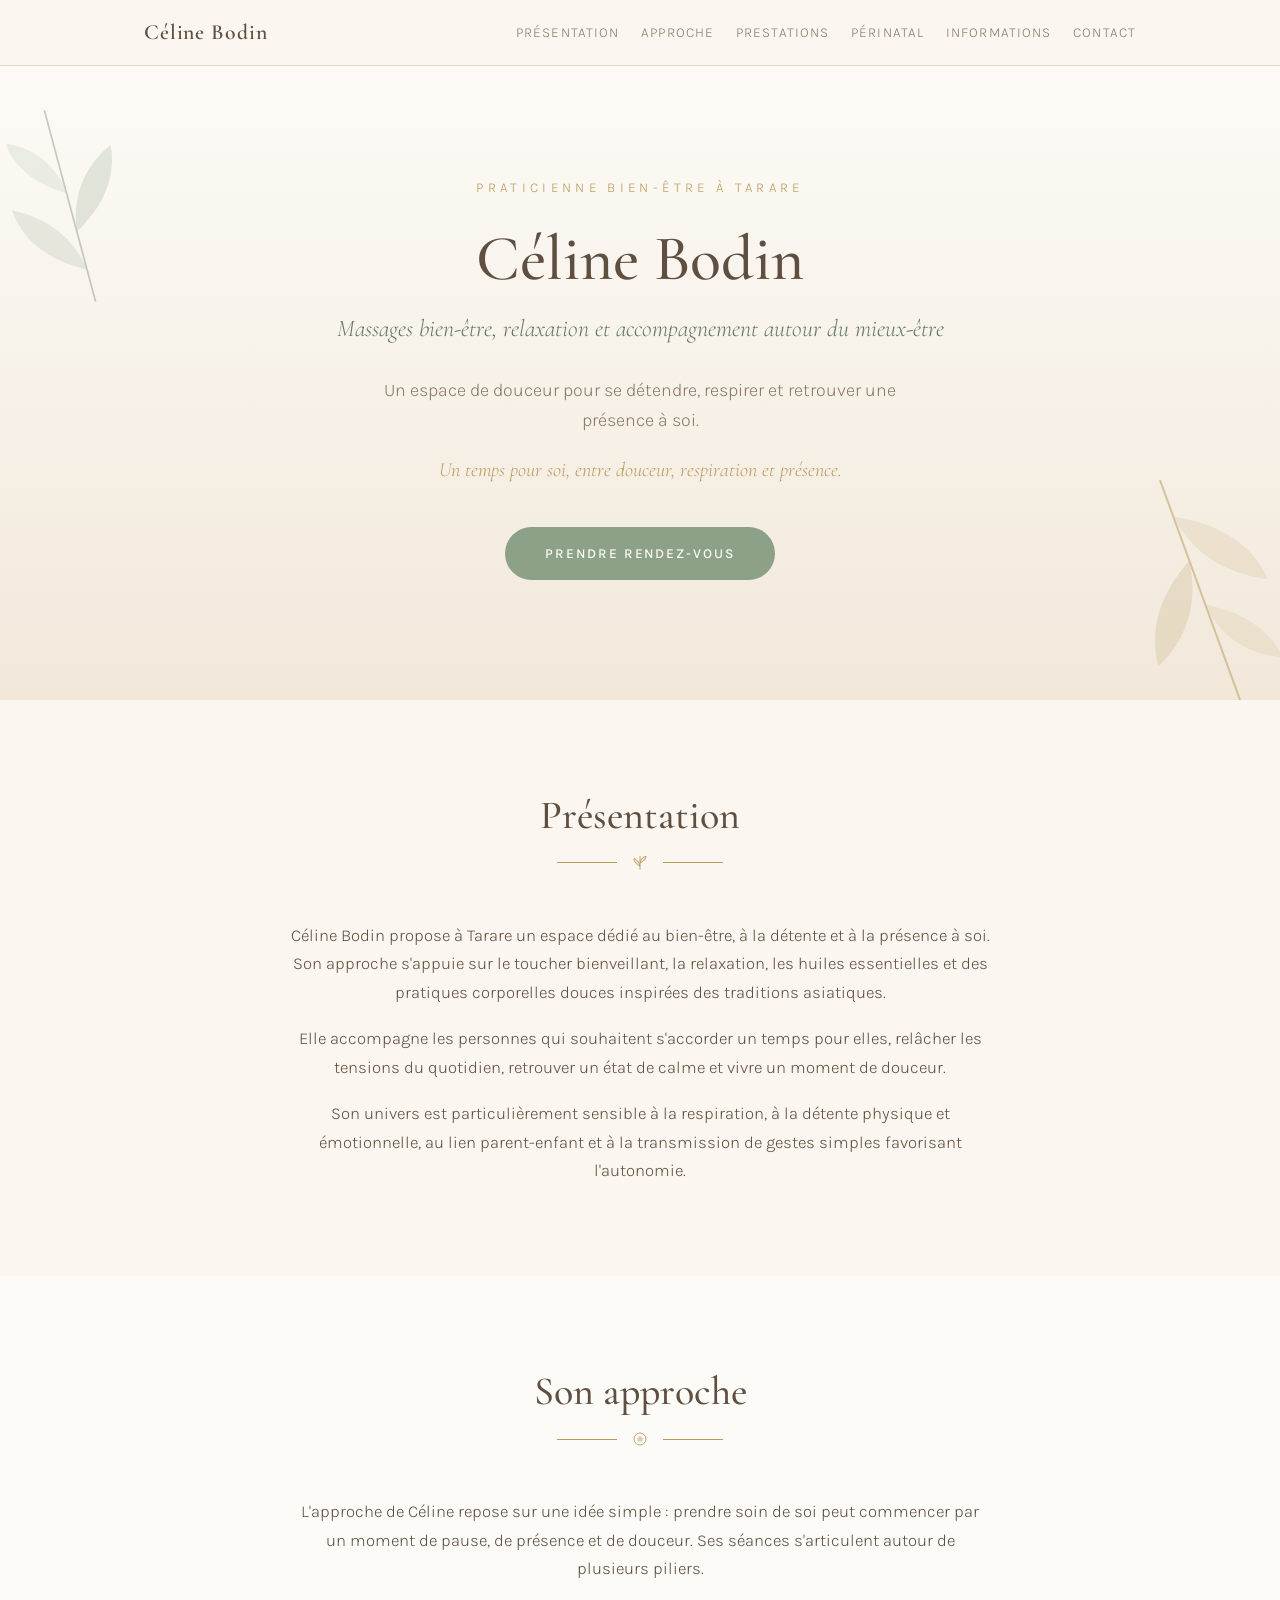
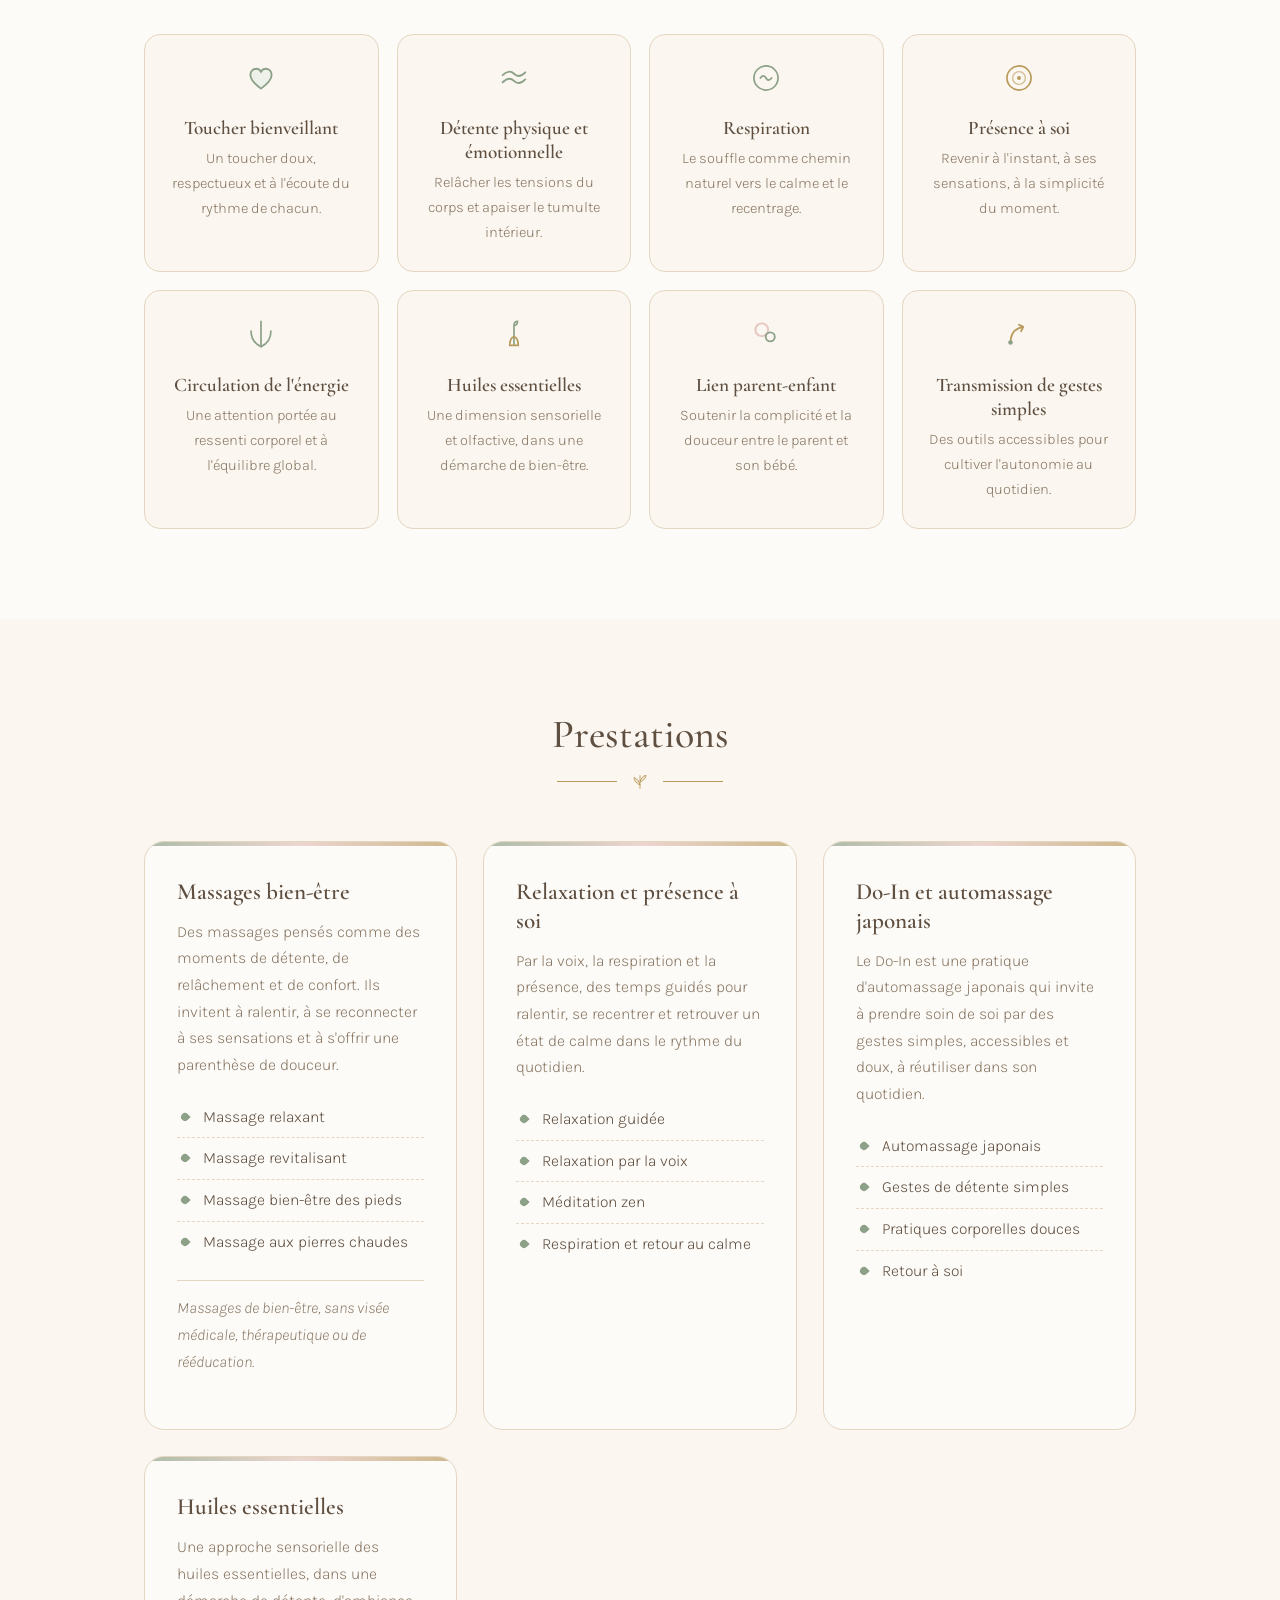
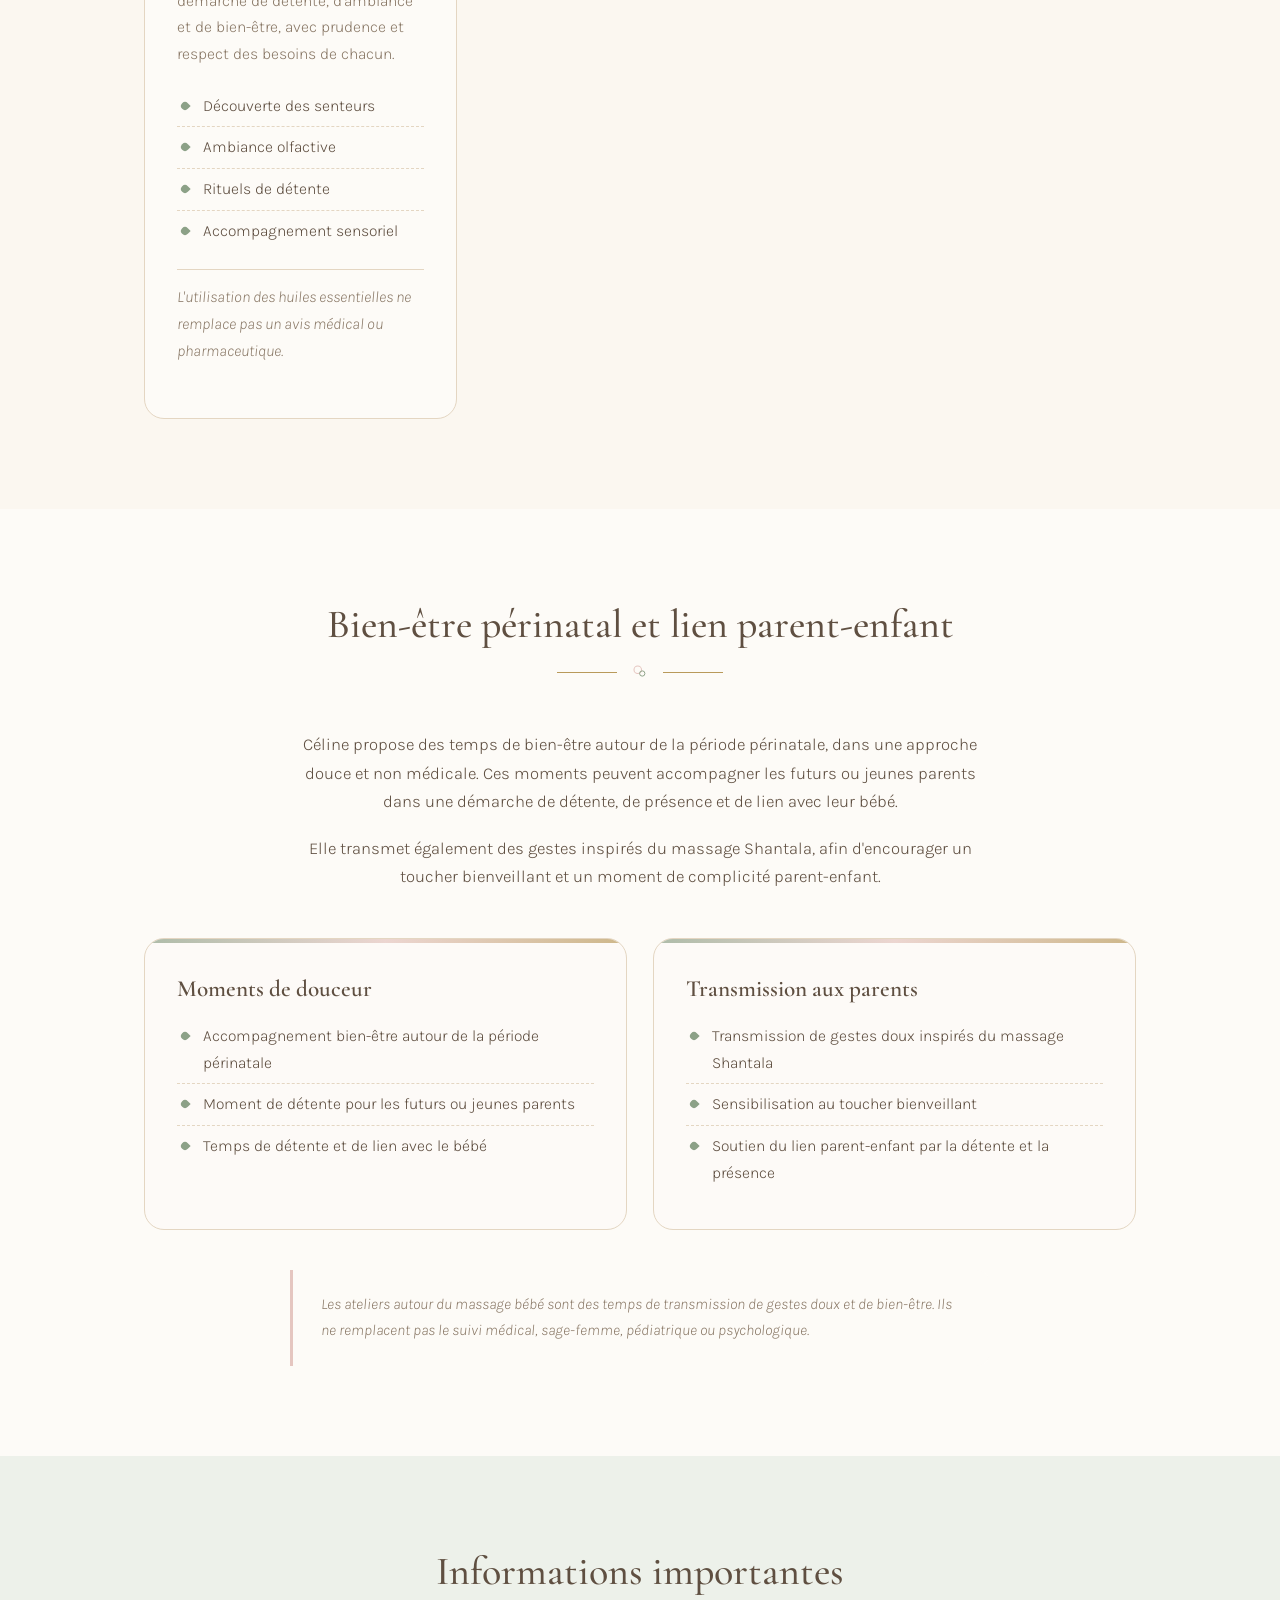
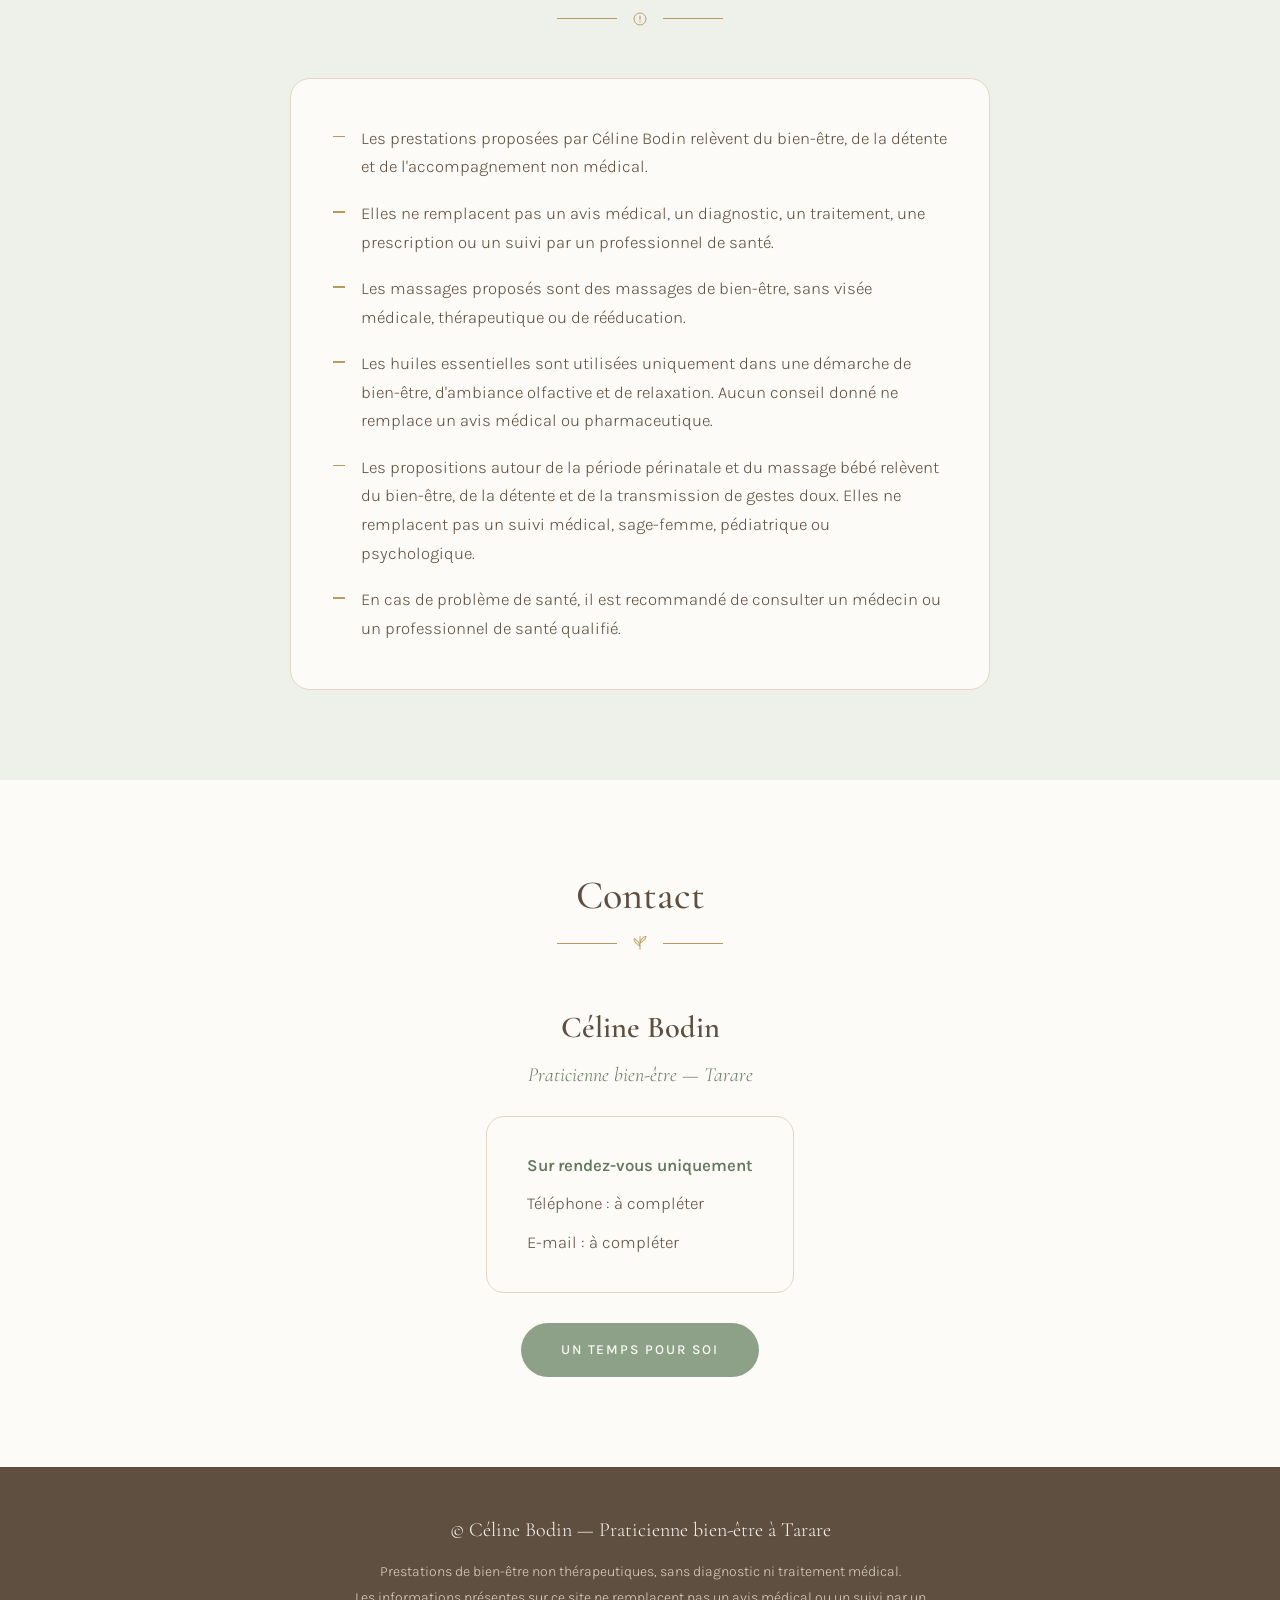
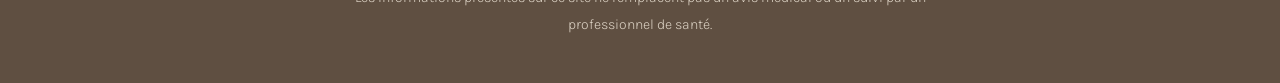
==== index.html @ efab90ba "Site vitrine Céline Bodin — praticienne bien-être à Tarare Co-Authored-By: Claude Fable 5 <noreply@a" ====
<!DOCTYPE html>
<html lang="fr">
<head>
<meta charset="UTF-8">
<meta name="viewport" content="width=device-width, initial-scale=1.0">
<title>Céline Bodin — Praticienne bien-être à Tarare</title>
<meta name="description" content="Céline Bodin, praticienne bien-être à Tarare. Massages bien-être, relaxation et accompagnement autour du mieux-être. Prestations non thérapeutiques, sur rendez-vous.">
<link rel="preconnect" href="https://fonts.googleapis.com">
<link rel="preconnect" href="https://fonts.gstatic.com" crossorigin>
<link href="https://fonts.googleapis.com/css2?family=Cormorant+Garamond:ital,wght@0,400;0,500;0,600;1,400&family=Karla:wght@300;400;500;600&display=swap" rel="stylesheet">
<style>
  :root {
    --ivoire: #FBF7F0;
    --beige: #F1E8DA;
    --beige-fonce: #E4D6C2;
    --sauge: #8CA187;
    --sauge-fonce: #64785F;
    --sauge-pale: #EDF1EA;
    --rose: #E5C6C0;
    --rose-pale: #F6ECEA;
    --dore: #B99A5B;
    --brun: #5F4F41;
    --brun-clair: #8A7967;
    --blanc-casse: #FDFBF7;
  }

  * { margin: 0; padding: 0; box-sizing: border-box; }

  html { scroll-behavior: smooth; }

  body {
    font-family: 'Karla', sans-serif;
    font-weight: 300;
    color: var(--brun);
    background: var(--ivoire);
    line-height: 1.7;
    font-size: 1.05rem;
  }

  h1, h2, h3 {
    font-family: 'Cormorant Garamond', serif;
    font-weight: 500;
    color: var(--brun);
    line-height: 1.25;
  }

  a { color: var(--sauge-fonce); }

  .conteneur {
    max-width: 1040px;
    margin: 0 auto;
    padding: 0 24px;
  }

  /* ---------- Navigation ---------- */
  nav {
    position: sticky;
    top: 0;
    z-index: 50;
    background: rgba(251, 247, 240, 0.94);
    backdrop-filter: blur(8px);
    border-bottom: 1px solid var(--beige-fonce);
  }
  .nav-inner {
    max-width: 1040px;
    margin: 0 auto;
    padding: 14px 24px;
    display: flex;
    align-items: center;
    justify-content: space-between;
    flex-wrap: wrap;
    gap: 8px;
  }
  .nav-nom {
    font-family: 'Cormorant Garamond', serif;
    font-size: 1.35rem;
    font-weight: 600;
    letter-spacing: 0.04em;
    color: var(--brun);
    text-decoration: none;
  }
  .nav-liens {
    display: flex;
    gap: 22px;
    flex-wrap: wrap;
  }
  .nav-liens a {
    text-decoration: none;
    color: var(--brun-clair);
    font-size: 0.86rem;
    letter-spacing: 0.08em;
    text-transform: uppercase;
    transition: color 0.25s;
  }
  .nav-liens a:hover { color: var(--sauge-fonce); }

  /* ---------- En-tête ---------- */
  header.accueil {
    position: relative;
    text-align: center;
    padding: 110px 24px 120px;
    background: linear-gradient(180deg, var(--blanc-casse) 0%, var(--beige) 100%);
    overflow: hidden;
  }
  .accueil .feuille {
    position: absolute;
    opacity: 0.5;
    pointer-events: none;
  }
  .feuille-gauche { top: 30px; left: -40px; transform: rotate(-15deg); }
  .feuille-droite { bottom: -20px; right: -50px; transform: rotate(160deg); }

  .surtitre {
    font-size: 0.85rem;
    letter-spacing: 0.32em;
    text-transform: uppercase;
    color: var(--dore);
    margin-bottom: 20px;
  }
  header h1 {
    font-size: clamp(2.6rem, 6vw, 4rem);
    font-weight: 500;
    margin-bottom: 10px;
  }
  .sous-titre {
    font-family: 'Cormorant Garamond', serif;
    font-style: italic;
    font-size: 1.5rem;
    color: var(--sauge-fonce);
    margin-bottom: 26px;
  }
  .accroche {
    max-width: 560px;
    margin: 0 auto 16px;
    font-size: 1.12rem;
    color: var(--brun-clair);
  }
  .signature {
    font-family: 'Cormorant Garamond', serif;
    font-style: italic;
    font-size: 1.25rem;
    color: var(--dore);
    margin-bottom: 40px;
  }
  .bouton {
    display: inline-block;
    background: var(--sauge);
    color: var(--blanc-casse);
    text-decoration: none;
    padding: 15px 40px;
    border-radius: 40px;
    letter-spacing: 0.14em;
    text-transform: uppercase;
    font-size: 0.85rem;
    font-weight: 500;
    transition: background 0.25s, transform 0.25s;
  }
  .bouton:hover { background: var(--sauge-fonce); transform: translateY(-2px); }

  /* ---------- Sections ---------- */
  section { padding: 90px 0; }
  section:nth-of-type(even) { background: var(--blanc-casse); }

  .titre-section {
    text-align: center;
    margin-bottom: 14px;
    font-size: clamp(1.9rem, 4vw, 2.5rem);
  }
  .separateur {
    display: flex;
    align-items: center;
    justify-content: center;
    gap: 14px;
    margin: 0 auto 50px;
  }
  .separateur::before, .separateur::after {
    content: "";
    display: block;
    width: 60px;
    height: 1px;
    background: var(--dore);
  }

  .texte-central {
    max-width: 700px;
    margin: 0 auto;
    text-align: center;
  }
  .texte-central p + p { margin-top: 18px; }

  /* ---------- Piliers ---------- */
  .piliers {
    display: grid;
    grid-template-columns: repeat(auto-fit, minmax(210px, 1fr));
    gap: 18px;
    margin-top: 50px;
  }
  .pilier {
    background: var(--blanc-casse);
    border: 1px solid var(--beige-fonce);
    border-radius: 16px;
    padding: 26px 22px;
    text-align: center;
    transition: transform 0.25s, box-shadow 0.25s;
  }
  section:nth-of-type(even) .pilier { background: var(--ivoire); }
  .pilier:hover {
    transform: translateY(-4px);
    box-shadow: 0 10px 28px rgba(95, 79, 65, 0.08);
  }
  .pilier svg { margin-bottom: 12px; }
  .pilier h3 {
    font-size: 1.2rem;
    margin-bottom: 6px;
    font-weight: 600;
  }
  .pilier p { font-size: 0.92rem; color: var(--brun-clair); }

  /* ---------- Prestations ---------- */
  .prestations {
    display: grid;
    grid-template-columns: repeat(auto-fit, minmax(290px, 1fr));
    gap: 26px;
    margin-top: 10px;
  }
  .carte {
    background: var(--blanc-casse);
    border: 1px solid var(--beige-fonce);
    border-radius: 20px;
    padding: 36px 32px;
    position: relative;
    overflow: hidden;
    transition: transform 0.25s, box-shadow 0.25s;
  }
  .carte:hover {
    transform: translateY(-4px);
    box-shadow: 0 14px 34px rgba(95, 79, 65, 0.1);
  }
  .carte::before {
    content: "";
    position: absolute;
    top: 0; left: 0; right: 0;
    height: 4px;
    background: linear-gradient(90deg, var(--sauge), var(--rose), var(--dore));
    opacity: 0.7;
  }
  .carte h3 {
    font-size: 1.45rem;
    font-weight: 600;
    margin-bottom: 12px;
  }
  .carte > p { color: var(--brun-clair); font-size: 0.98rem; margin-bottom: 18px; }
  .carte ul { list-style: none; }
  .carte li {
    padding: 7px 0 7px 26px;
    position: relative;
    font-size: 0.98rem;
    border-bottom: 1px dashed var(--beige-fonce);
  }
  .carte li:last-child { border-bottom: none; }
  .carte li::before {
    content: "";
    position: absolute;
    left: 4px;
    top: 16px;
    width: 8px;
    height: 8px;
    border-radius: 50% 0 50% 50%;
    background: var(--sauge);
    transform: rotate(45deg);
  }
  .note-carte {
    margin-top: 18px;
    padding-top: 14px;
    border-top: 1px solid var(--beige-fonce);
    font-size: 0.85rem;
    font-style: italic;
    color: var(--brun-clair);
  }

  /* ---------- Périnatal ---------- */
  .perinatal {
    background: linear-gradient(135deg, var(--rose-pale) 0%, var(--sauge-pale) 100%);
  }
  .perinatal .carte { background: rgba(253, 251, 247, 0.85); }

  .encadre-doux {
    max-width: 700px;
    margin: 40px auto 0;
    background: var(--blanc-casse);
    border-left: 3px solid var(--rose);
    border-radius: 0 14px 14px 0;
    padding: 22px 28px;
    font-size: 0.95rem;
    font-style: italic;
    color: var(--brun-clair);
  }

  /* ---------- Informations importantes ---------- */
  .infos {
    background: var(--sauge-pale);
  }
  .infos .texte-central {
    background: var(--blanc-casse);
    border: 1px solid var(--beige-fonce);
    border-radius: 20px;
    padding: 46px 42px;
    text-align: left;
  }
  .infos .texte-central p {
    padding-left: 28px;
    position: relative;
  }
  .infos .texte-central p::before {
    content: "";
    position: absolute;
    left: 0;
    top: 11px;
    width: 12px;
    height: 1.5px;
    background: var(--dore);
  }

  /* ---------- Contact ---------- */
  .contact-bloc {
    text-align: center;
    max-width: 520px;
    margin: 0 auto;
  }
  .contact-bloc .nom-contact {
    font-family: 'Cormorant Garamond', serif;
    font-size: 1.9rem;
    font-weight: 600;
    margin-bottom: 4px;
  }
  .contact-bloc .role-contact {
    color: var(--sauge-fonce);
    font-style: italic;
    font-family: 'Cormorant Garamond', serif;
    font-size: 1.25rem;
    margin-bottom: 24px;
  }
  .contact-lignes {
    display: inline-block;
    text-align: left;
    background: var(--blanc-casse);
    border: 1px solid var(--beige-fonce);
    border-radius: 18px;
    padding: 30px 40px;
    margin-bottom: 30px;
  }
  .contact-lignes p { padding: 5px 0; }
  .contact-lignes strong { font-weight: 600; color: var(--sauge-fonce); }

  /* ---------- Pied de page ---------- */
  footer {
    background: var(--brun);
    color: var(--beige);
    text-align: center;
    padding: 44px 24px;
    font-size: 0.88rem;
    line-height: 1.9;
  }
  footer .footer-nom {
    font-family: 'Cormorant Garamond', serif;
    font-size: 1.25rem;
    color: var(--ivoire);
    margin-bottom: 10px;
  }
  footer .mention { opacity: 0.85; max-width: 640px; margin: 0 auto; }

  @media (max-width: 640px) {
    section { padding: 64px 0; }
    header.accueil { padding: 80px 20px 90px; }
    .nav-liens { gap: 14px; }
    .infos .texte-central { padding: 32px 24px; }
  }
</style>
</head>
<body>

<nav>
  <div class="nav-inner">
    <a class="nav-nom" href="#accueil">Céline Bodin</a>
    <div class="nav-liens">
      <a href="#presentation">Présentation</a>
      <a href="#approche">Approche</a>
      <a href="#prestations">Prestations</a>
      <a href="#perinatal">Périnatal</a>
      <a href="#infos">Informations</a>
      <a href="#contact">Contact</a>
    </div>
  </div>
</nav>

<header class="accueil" id="accueil">
  <svg class="feuille feuille-gauche" width="220" height="220" viewBox="0 0 100 100" fill="none" xmlns="http://www.w3.org/2000/svg">
    <path d="M50 95 C 50 60, 50 40, 50 5" stroke="#8CA187" stroke-width="0.8"/>
    <path d="M50 80 C 35 72, 25 60, 24 45 C 38 52, 48 64, 50 80 Z" fill="#8CA187" opacity="0.35"/>
    <path d="M50 62 C 65 54, 74 42, 75 28 C 61 34, 52 46, 50 62 Z" fill="#8CA187" opacity="0.45"/>
    <path d="M50 44 C 38 37, 30 27, 29 15 C 41 20, 49 31, 50 44 Z" fill="#8CA187" opacity="0.3"/>
  </svg>
  <svg class="feuille feuille-droite" width="260" height="260" viewBox="0 0 100 100" fill="none" xmlns="http://www.w3.org/2000/svg">
    <path d="M50 95 C 50 60, 50 40, 50 5" stroke="#B99A5B" stroke-width="0.8"/>
    <path d="M50 80 C 35 72, 25 60, 24 45 C 38 52, 48 64, 50 80 Z" fill="#B99A5B" opacity="0.3"/>
    <path d="M50 62 C 65 54, 74 42, 75 28 C 61 34, 52 46, 50 62 Z" fill="#B99A5B" opacity="0.4"/>
    <path d="M50 44 C 38 37, 30 27, 29 15 C 41 20, 49 31, 50 44 Z" fill="#B99A5B" opacity="0.25"/>
  </svg>

  <p class="surtitre">Praticienne bien-être à Tarare</p>
  <h1>Céline Bodin</h1>
  <p class="sous-titre">Massages bien-être, relaxation et accompagnement autour du mieux-être</p>
  <p class="accroche">Un espace de douceur pour se détendre, respirer et retrouver une présence à soi.</p>
  <p class="signature">Un temps pour soi, entre douceur, respiration et présence.</p>
  <a class="bouton" href="#contact">Prendre rendez-vous</a>
</header>

<section id="presentation">
  <div class="conteneur">
    <h2 class="titre-section">Présentation</h2>
    <div class="separateur">
      <svg width="18" height="18" viewBox="0 0 24 24" fill="none"><path d="M12 21 C 12 14, 12 8, 12 3 M12 16 C 7 14, 4 10, 4 6 C 9 8, 11 12, 12 16 Z M12 12 C 17 10, 20 6, 20 3 C 15 4, 13 8, 12 12 Z" stroke="#B99A5B" stroke-width="1.2" fill="#B99A5B" fill-opacity="0.25"/></svg>
    </div>
    <div class="texte-central">
      <p>Céline Bodin propose à Tarare un espace dédié au bien-être, à la détente et à la présence à soi. Son approche s'appuie sur le toucher bienveillant, la relaxation, les huiles essentielles et des pratiques corporelles douces inspirées des traditions asiatiques.</p>
      <p>Elle accompagne les personnes qui souhaitent s'accorder un temps pour elles, relâcher les tensions du quotidien, retrouver un état de calme et vivre un moment de douceur.</p>
      <p>Son univers est particulièrement sensible à la respiration, à la détente physique et émotionnelle, au lien parent-enfant et à la transmission de gestes simples favorisant l'autonomie.</p>
    </div>
  </div>
</section>

<section id="approche">
  <div class="conteneur">
    <h2 class="titre-section">Son approche</h2>
    <div class="separateur">
      <svg width="18" height="18" viewBox="0 0 24 24" fill="none"><circle cx="12" cy="12" r="8" stroke="#B99A5B" stroke-width="1.2"/><circle cx="12" cy="12" r="3.5" fill="#E5C6C0"/></svg>
    </div>
    <div class="texte-central">
      <p>L'approche de Céline repose sur une idée simple : prendre soin de soi peut commencer par un moment de pause, de présence et de douceur. Ses séances s'articulent autour de plusieurs piliers.</p>
    </div>
    <div class="piliers">
      <div class="pilier">
        <svg width="34" height="34" viewBox="0 0 24 24" fill="none"><path d="M12 19.5 C 8 16.5, 4.5 13.5, 4.5 9.8 C 4.5 7.2, 6.4 5.5, 8.6 5.5 C 10 5.5, 11.3 6.3, 12 7.6 C 12.7 6.3, 14 5.5, 15.4 5.5 C 17.6 5.5, 19.5 7.2, 19.5 9.8 C 19.5 13.5, 16 16.5, 12 19.5 Z" stroke="#8CA187" stroke-width="1.3" fill="#EDF1EA"/></svg>
        <h3>Toucher bienveillant</h3>
        <p>Un toucher doux, respectueux et à l'écoute du rythme de chacun.</p>
      </div>
      <div class="pilier">
        <svg width="34" height="34" viewBox="0 0 24 24" fill="none"><path d="M4 15 C 7 12, 10 12, 12 14 C 14 16, 17 16, 20 13 M4 10 C 7 7, 10 7, 12 9 C 14 11, 17 11, 20 8" stroke="#8CA187" stroke-width="1.3" stroke-linecap="round"/></svg>
        <h3>Détente physique et émotionnelle</h3>
        <p>Relâcher les tensions du corps et apaiser le tumulte intérieur.</p>
      </div>
      <div class="pilier">
        <svg width="34" height="34" viewBox="0 0 24 24" fill="none"><circle cx="12" cy="12" r="8.5" stroke="#8CA187" stroke-width="1.2"/><path d="M8 12 C 9.5 10, 11 10, 12 12 C 13 14, 14.5 14, 16 12" stroke="#8CA187" stroke-width="1.2" stroke-linecap="round"/></svg>
        <h3>Respiration</h3>
        <p>Le souffle comme chemin naturel vers le calme et le recentrage.</p>
      </div>
      <div class="pilier">
        <svg width="34" height="34" viewBox="0 0 24 24" fill="none"><circle cx="12" cy="12" r="8.5" stroke="#B99A5B" stroke-width="1.2"/><circle cx="12" cy="12" r="4.5" stroke="#B99A5B" stroke-width="1" opacity="0.6"/><circle cx="12" cy="12" r="1.4" fill="#B99A5B"/></svg>
        <h3>Présence à soi</h3>
        <p>Revenir à l'instant, à ses sensations, à la simplicité du moment.</p>
      </div>
      <div class="pilier">
        <svg width="34" height="34" viewBox="0 0 24 24" fill="none"><path d="M12 3 C 12 8, 12 16, 12 21 M12 21 C 8 19, 5 15, 5 10 M12 21 C 16 19, 19 15, 19 10" stroke="#8CA187" stroke-width="1.2" stroke-linecap="round"/></svg>
        <h3>Circulation de l'énergie</h3>
        <p>Une attention portée au ressenti corporel et à l'équilibre global.</p>
      </div>
      <div class="pilier">
        <svg width="34" height="34" viewBox="0 0 24 24" fill="none"><path d="M12 20 C 12 14, 12 9, 12 6 M12 6 C 12 4, 13 3, 14.5 3 C 14.5 5, 13.5 6, 12 6 Z" stroke="#8CA187" stroke-width="1.2" fill="#EDF1EA"/><path d="M9 20 C 9 16.5, 10.3 14, 12 14 C 13.7 14, 15 16.5, 15 20 Z" stroke="#B99A5B" stroke-width="1.2" fill="none"/></svg>
        <h3>Huiles essentielles</h3>
        <p>Une dimension sensorielle et olfactive, dans une démarche de bien-être.</p>
      </div>
      <div class="pilier">
        <svg width="34" height="34" viewBox="0 0 24 24" fill="none"><circle cx="9" cy="9" r="4.5" stroke="#E5C6C0" stroke-width="1.4"/><circle cx="15" cy="14" r="3.2" stroke="#8CA187" stroke-width="1.3"/></svg>
        <h3>Lien parent-enfant</h3>
        <p>Soutenir la complicité et la douceur entre le parent et son bébé.</p>
      </div>
      <div class="pilier">
        <svg width="34" height="34" viewBox="0 0 24 24" fill="none"><path d="M6 18 C 6 12, 9 8, 15 7 M15 7 L 12 5.5 M15 7 L 13.5 10" stroke="#B99A5B" stroke-width="1.3" stroke-linecap="round" stroke-linejoin="round"/><circle cx="6" cy="18" r="1.6" fill="#8CA187"/></svg>
        <h3>Transmission de gestes simples</h3>
        <p>Des outils accessibles pour cultiver l'autonomie au quotidien.</p>
      </div>
    </div>
  </div>
</section>

<section id="prestations">
  <div class="conteneur">
    <h2 class="titre-section">Prestations</h2>
    <div class="separateur">
      <svg width="18" height="18" viewBox="0 0 24 24" fill="none"><path d="M12 21 C 12 14, 12 8, 12 3 M12 16 C 7 14, 4 10, 4 6 C 9 8, 11 12, 12 16 Z M12 12 C 17 10, 20 6, 20 3 C 15 4, 13 8, 12 12 Z" stroke="#B99A5B" stroke-width="1.2" fill="#B99A5B" fill-opacity="0.25"/></svg>
    </div>
    <div class="prestations">
      <div class="carte">
        <h3>Massages bien-être</h3>
        <p>Des massages pensés comme des moments de détente, de relâchement et de confort. Ils invitent à ralentir, à se reconnecter à ses sensations et à s'offrir une parenthèse de douceur.</p>
        <ul>
          <li>Massage relaxant</li>
          <li>Massage revitalisant</li>
          <li>Massage bien-être des pieds</li>
          <li>Massage aux pierres chaudes</li>
        </ul>
        <p class="note-carte">Massages de bien-être, sans visée médicale, thérapeutique ou de rééducation.</p>
      </div>
      <div class="carte">
        <h3>Relaxation et présence à soi</h3>
        <p>Par la voix, la respiration et la présence, des temps guidés pour ralentir, se recentrer et retrouver un état de calme dans le rythme du quotidien.</p>
        <ul>
          <li>Relaxation guidée</li>
          <li>Relaxation par la voix</li>
          <li>Méditation zen</li>
          <li>Respiration et retour au calme</li>
        </ul>
      </div>
      <div class="carte">
        <h3>Do-In et automassage japonais</h3>
        <p>Le Do-In est une pratique d'automassage japonais qui invite à prendre soin de soi par des gestes simples, accessibles et doux, à réutiliser dans son quotidien.</p>
        <ul>
          <li>Automassage japonais</li>
          <li>Gestes de détente simples</li>
          <li>Pratiques corporelles douces</li>
          <li>Retour à soi</li>
        </ul>
      </div>
      <div class="carte">
        <h3>Huiles essentielles</h3>
        <p>Une approche sensorielle des huiles essentielles, dans une démarche de détente, d'ambiance et de bien-être, avec prudence et respect des besoins de chacun.</p>
        <ul>
          <li>Découverte des senteurs</li>
          <li>Ambiance olfactive</li>
          <li>Rituels de détente</li>
          <li>Accompagnement sensoriel</li>
        </ul>
        <p class="note-carte">L'utilisation des huiles essentielles ne remplace pas un avis médical ou pharmaceutique.</p>
      </div>
    </div>
  </div>
</section>

<section id="perinatal" class="perinatal">
  <div class="conteneur">
    <h2 class="titre-section">Bien-être périnatal et lien parent-enfant</h2>
    <div class="separateur">
      <svg width="18" height="18" viewBox="0 0 24 24" fill="none"><circle cx="9" cy="9" r="5" stroke="#E5C6C0" stroke-width="1.4"/><circle cx="15" cy="14" r="3.5" stroke="#8CA187" stroke-width="1.3"/></svg>
    </div>
    <div class="texte-central">
      <p>Céline propose des temps de bien-être autour de la période périnatale, dans une approche douce et non médicale. Ces moments peuvent accompagner les futurs ou jeunes parents dans une démarche de détente, de présence et de lien avec leur bébé.</p>
      <p>Elle transmet également des gestes inspirés du massage Shantala, afin d'encourager un toucher bienveillant et un moment de complicité parent-enfant.</p>
    </div>
    <div class="prestations" style="margin-top: 46px;">
      <div class="carte">
        <h3>Moments de douceur</h3>
        <ul>
          <li>Accompagnement bien-être autour de la période périnatale</li>
          <li>Moment de détente pour les futurs ou jeunes parents</li>
          <li>Temps de détente et de lien avec le bébé</li>
        </ul>
      </div>
      <div class="carte">
        <h3>Transmission aux parents</h3>
        <ul>
          <li>Transmission de gestes doux inspirés du massage Shantala</li>
          <li>Sensibilisation au toucher bienveillant</li>
          <li>Soutien du lien parent-enfant par la détente et la présence</li>
        </ul>
      </div>
    </div>
    <div class="encadre-doux">
      Les ateliers autour du massage bébé sont des temps de transmission de gestes doux et de bien-être. Ils ne remplacent pas le suivi médical, sage-femme, pédiatrique ou psychologique.
    </div>
  </div>
</section>

<section id="infos" class="infos">
  <div class="conteneur">
    <h2 class="titre-section">Informations importantes</h2>
    <div class="separateur">
      <svg width="18" height="18" viewBox="0 0 24 24" fill="none"><circle cx="12" cy="12" r="8" stroke="#B99A5B" stroke-width="1.2"/><path d="M12 8 L 12 13 M12 15.5 L 12 16" stroke="#B99A5B" stroke-width="1.4" stroke-linecap="round"/></svg>
    </div>
    <div class="texte-central">
      <p>Les prestations proposées par Céline Bodin relèvent du bien-être, de la détente et de l'accompagnement non médical.</p>
      <p>Elles ne remplacent pas un avis médical, un diagnostic, un traitement, une prescription ou un suivi par un professionnel de santé.</p>
      <p>Les massages proposés sont des massages de bien-être, sans visée médicale, thérapeutique ou de rééducation.</p>
      <p>Les huiles essentielles sont utilisées uniquement dans une démarche de bien-être, d'ambiance olfactive et de relaxation. Aucun conseil donné ne remplace un avis médical ou pharmaceutique.</p>
      <p>Les propositions autour de la période périnatale et du massage bébé relèvent du bien-être, de la détente et de la transmission de gestes doux. Elles ne remplacent pas un suivi médical, sage-femme, pédiatrique ou psychologique.</p>
      <p>En cas de problème de santé, il est recommandé de consulter un médecin ou un professionnel de santé qualifié.</p>
    </div>
  </div>
</section>

<section id="contact">
  <div class="conteneur">
    <h2 class="titre-section">Contact</h2>
    <div class="separateur">
      <svg width="18" height="18" viewBox="0 0 24 24" fill="none"><path d="M12 21 C 12 14, 12 8, 12 3 M12 16 C 7 14, 4 10, 4 6 C 9 8, 11 12, 12 16 Z M12 12 C 17 10, 20 6, 20 3 C 15 4, 13 8, 12 12 Z" stroke="#B99A5B" stroke-width="1.2" fill="#B99A5B" fill-opacity="0.25"/></svg>
    </div>
    <div class="contact-bloc">
      <p class="nom-contact">Céline Bodin</p>
      <p class="role-contact">Praticienne bien-être — Tarare</p>
      <div class="contact-lignes">
        <p><strong>Sur rendez-vous uniquement</strong></p>
        <p>Téléphone : à compléter</p>
        <p>E-mail : à compléter</p>
      </div>
      <br>
      <a class="bouton" href="#accueil">Un temps pour soi</a>
    </div>
  </div>
</section>

<footer>
  <p class="footer-nom">© Céline Bodin — Praticienne bien-être à Tarare</p>
  <p class="mention">
    Prestations de bien-être non thérapeutiques, sans diagnostic ni traitement médical.<br>
    Les informations présentes sur ce site ne remplacent pas un avis médical ou un suivi par un professionnel de santé.
  </p>
</footer>

</body>
</html>
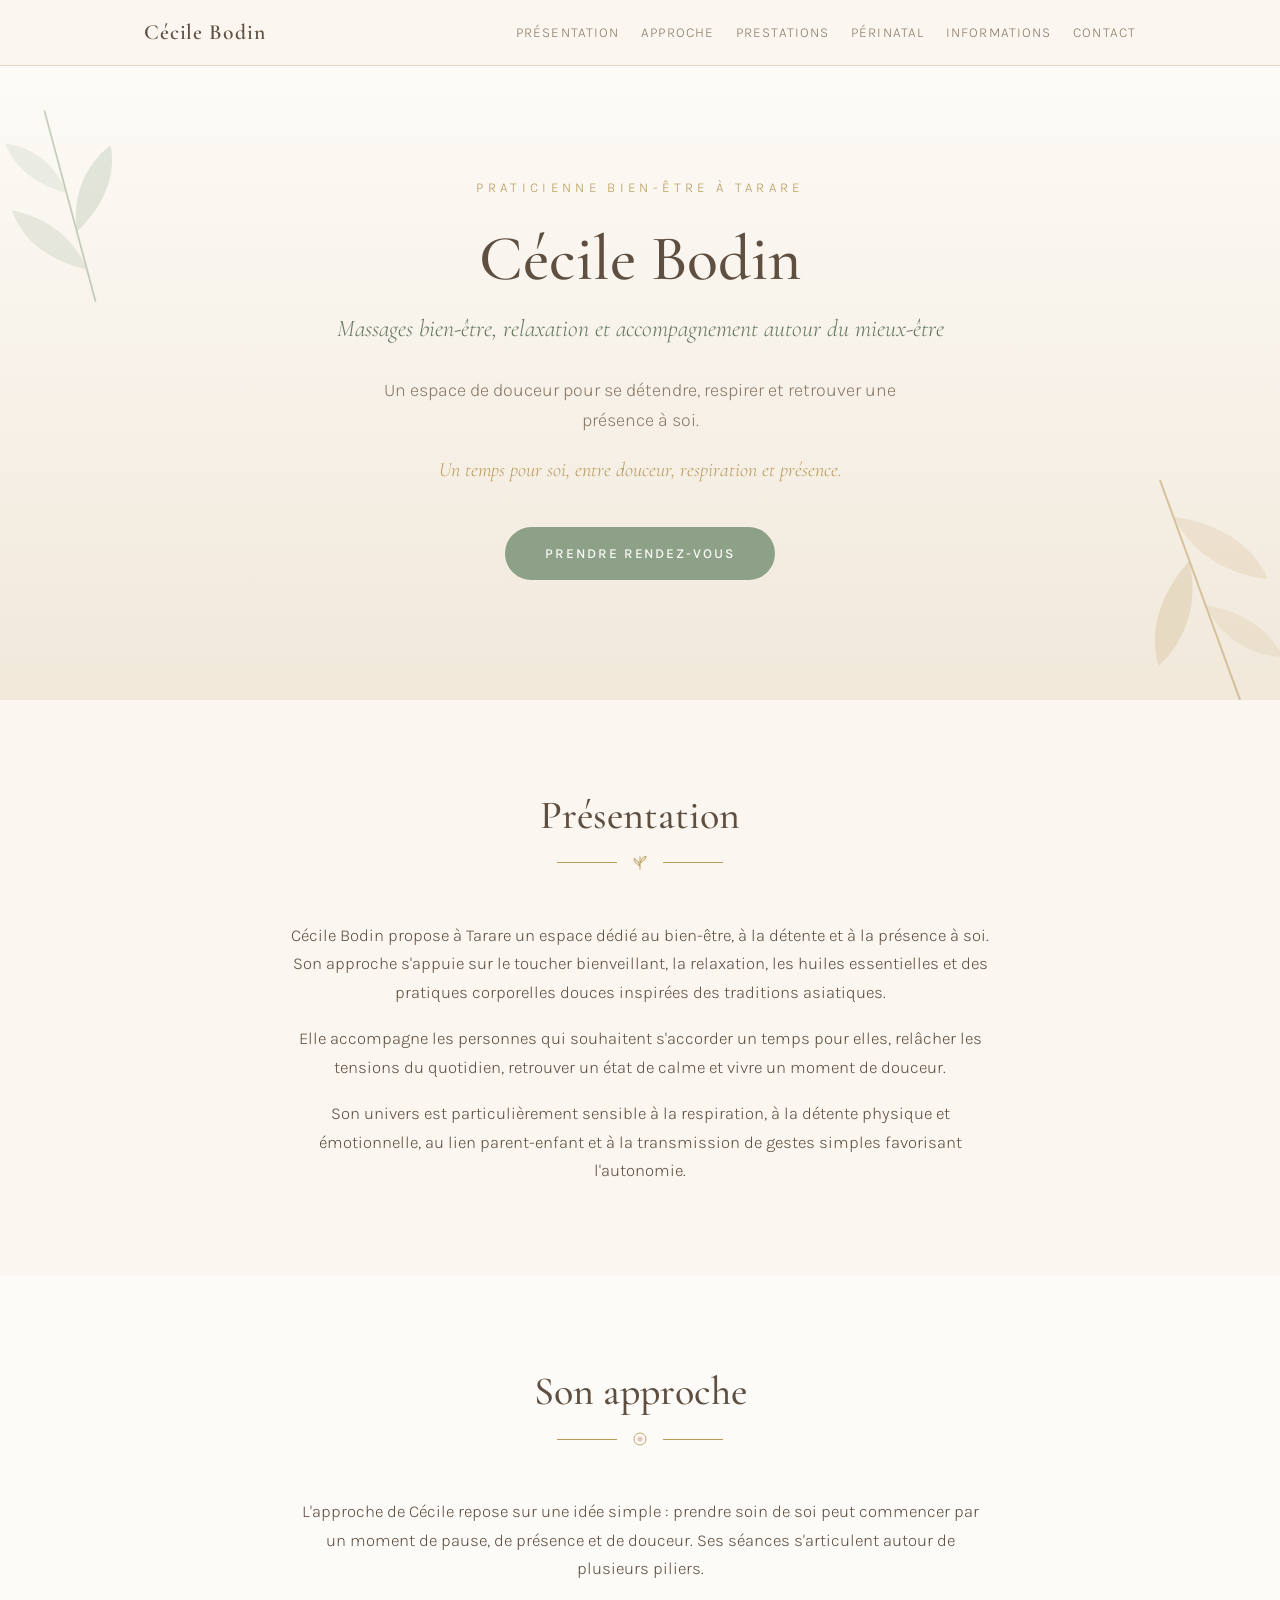
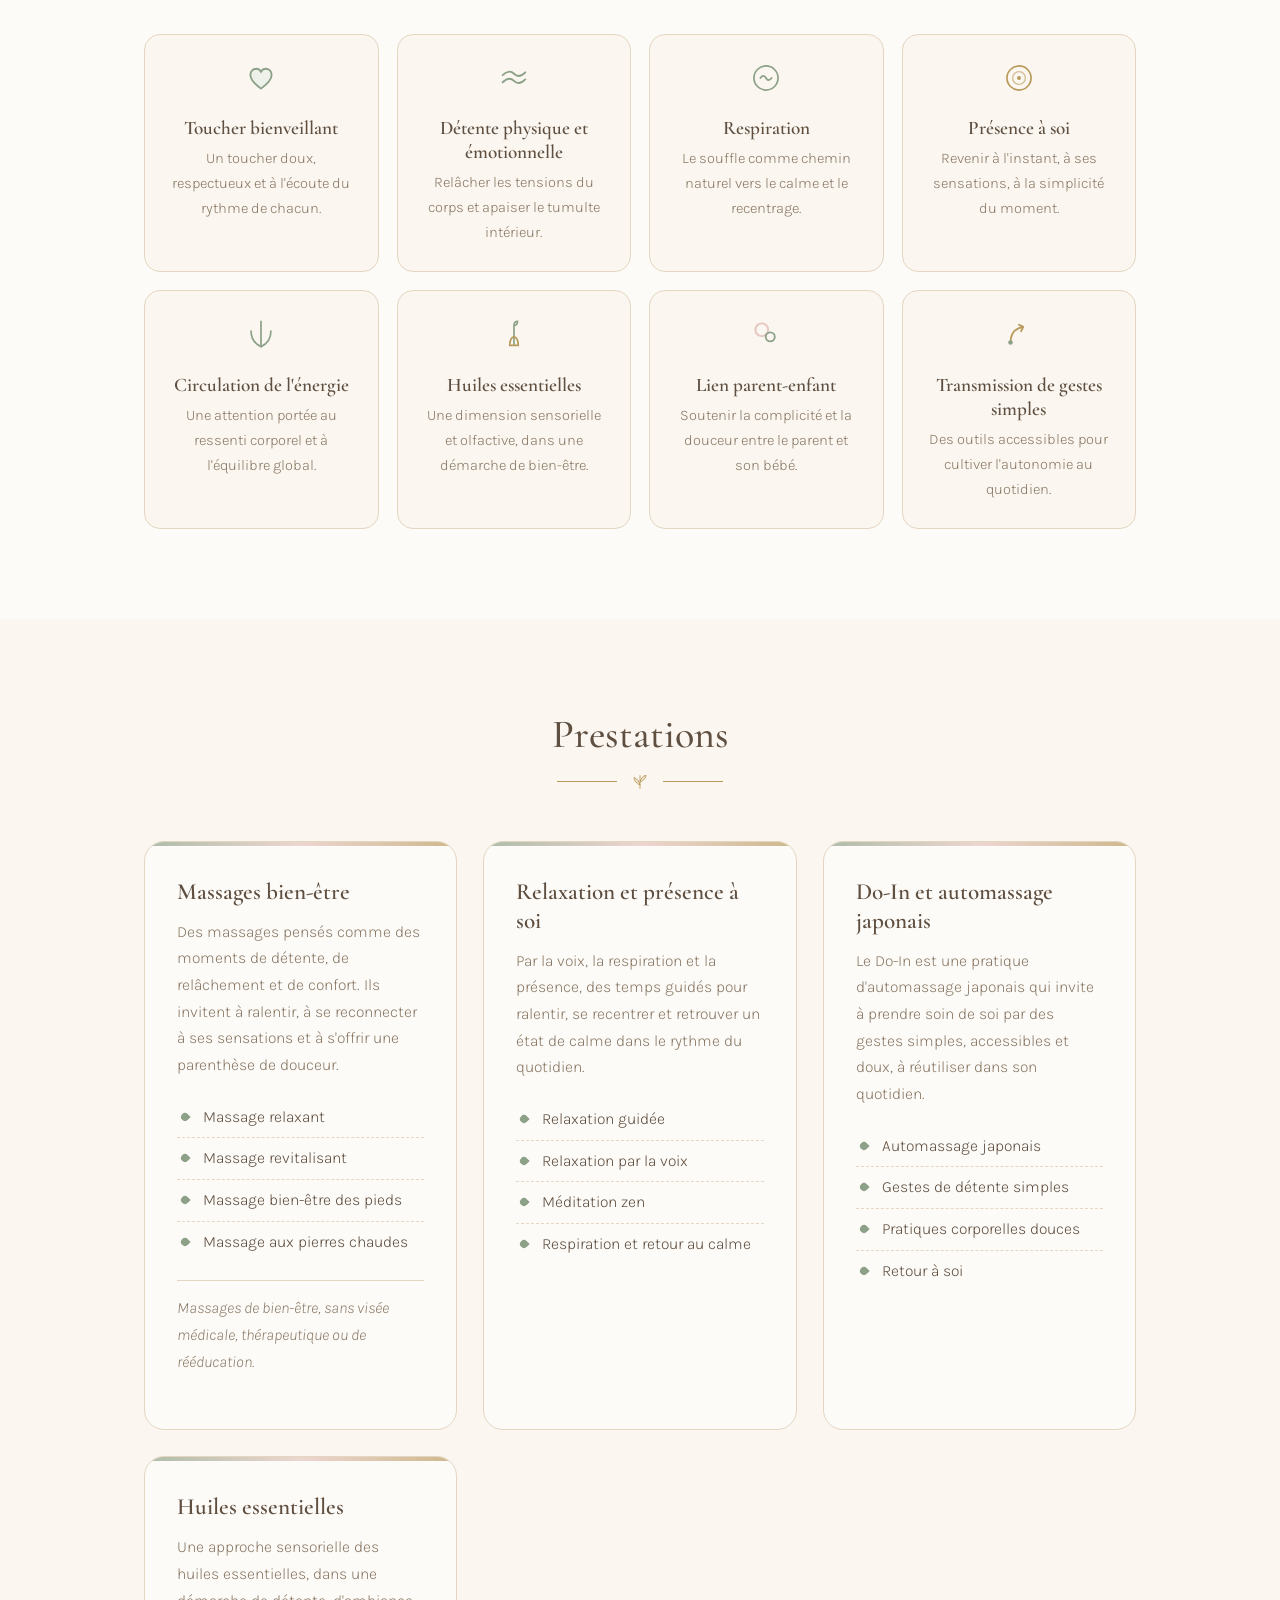
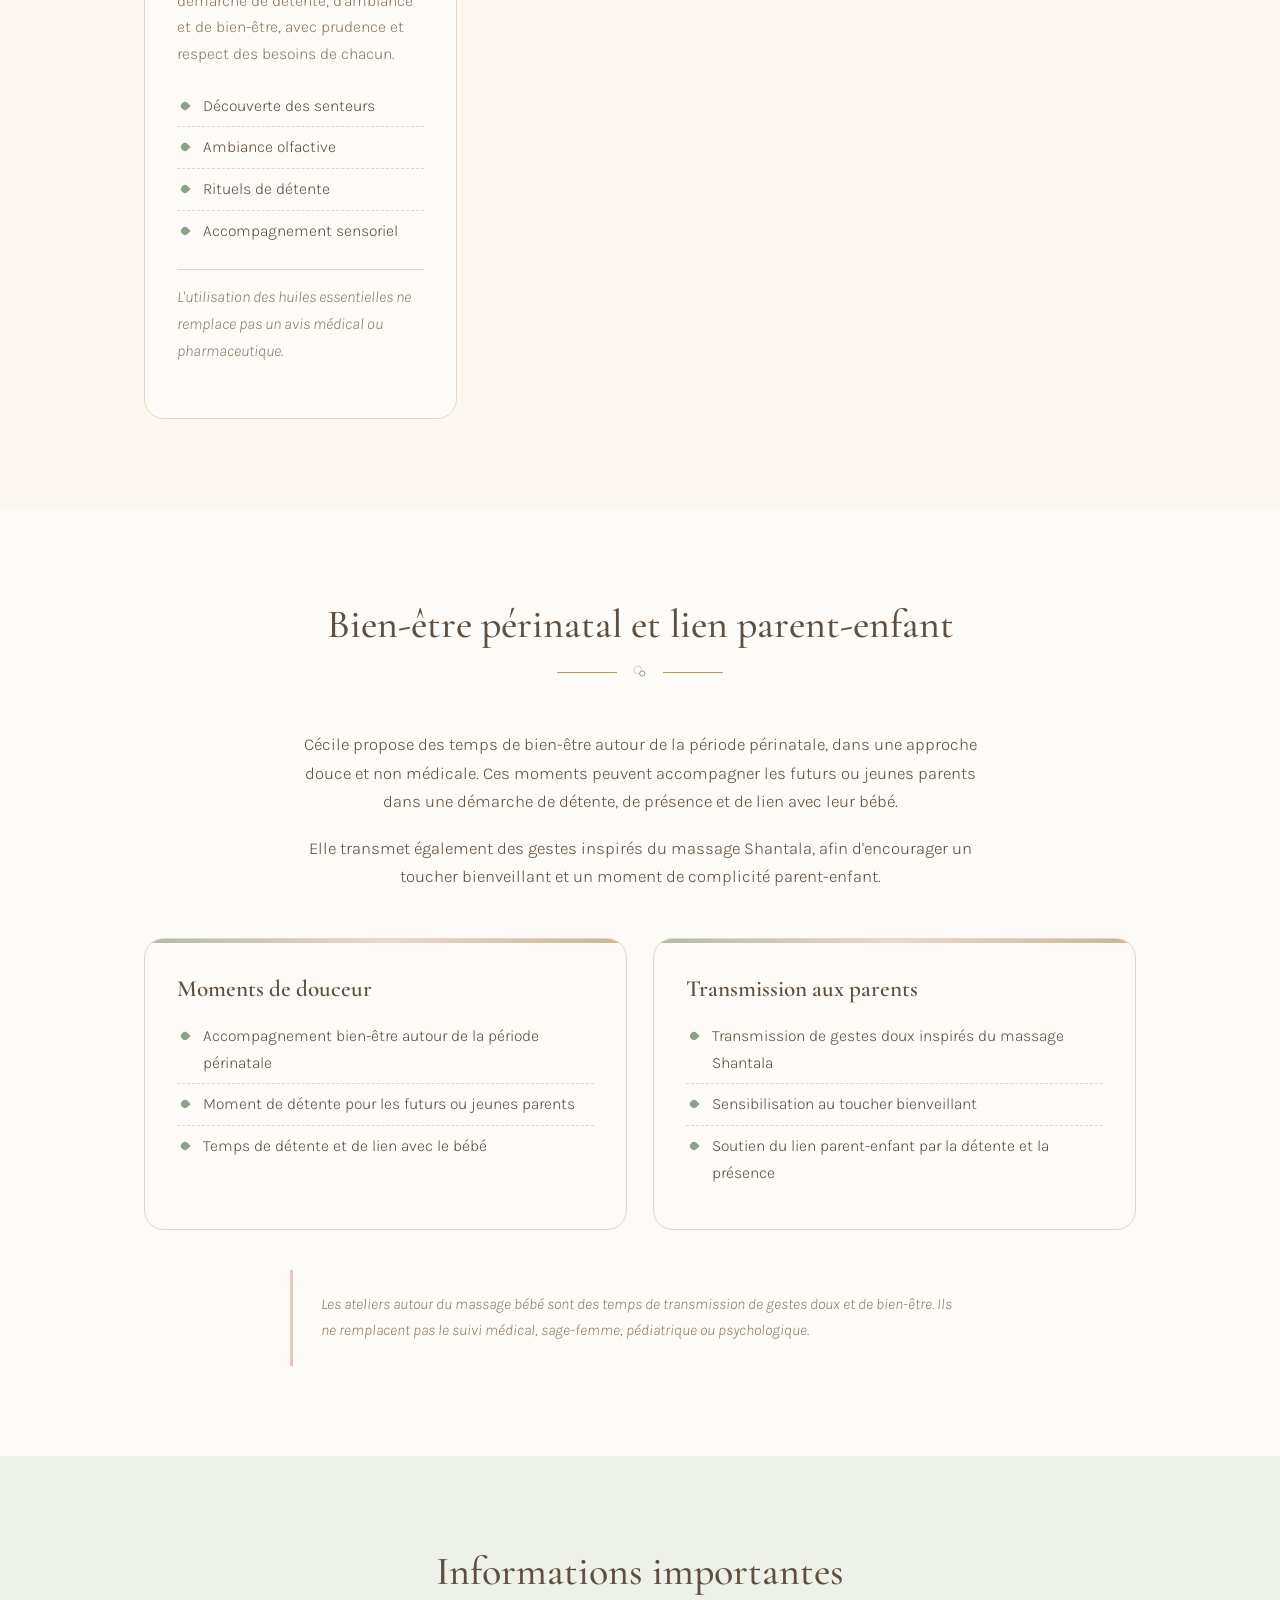
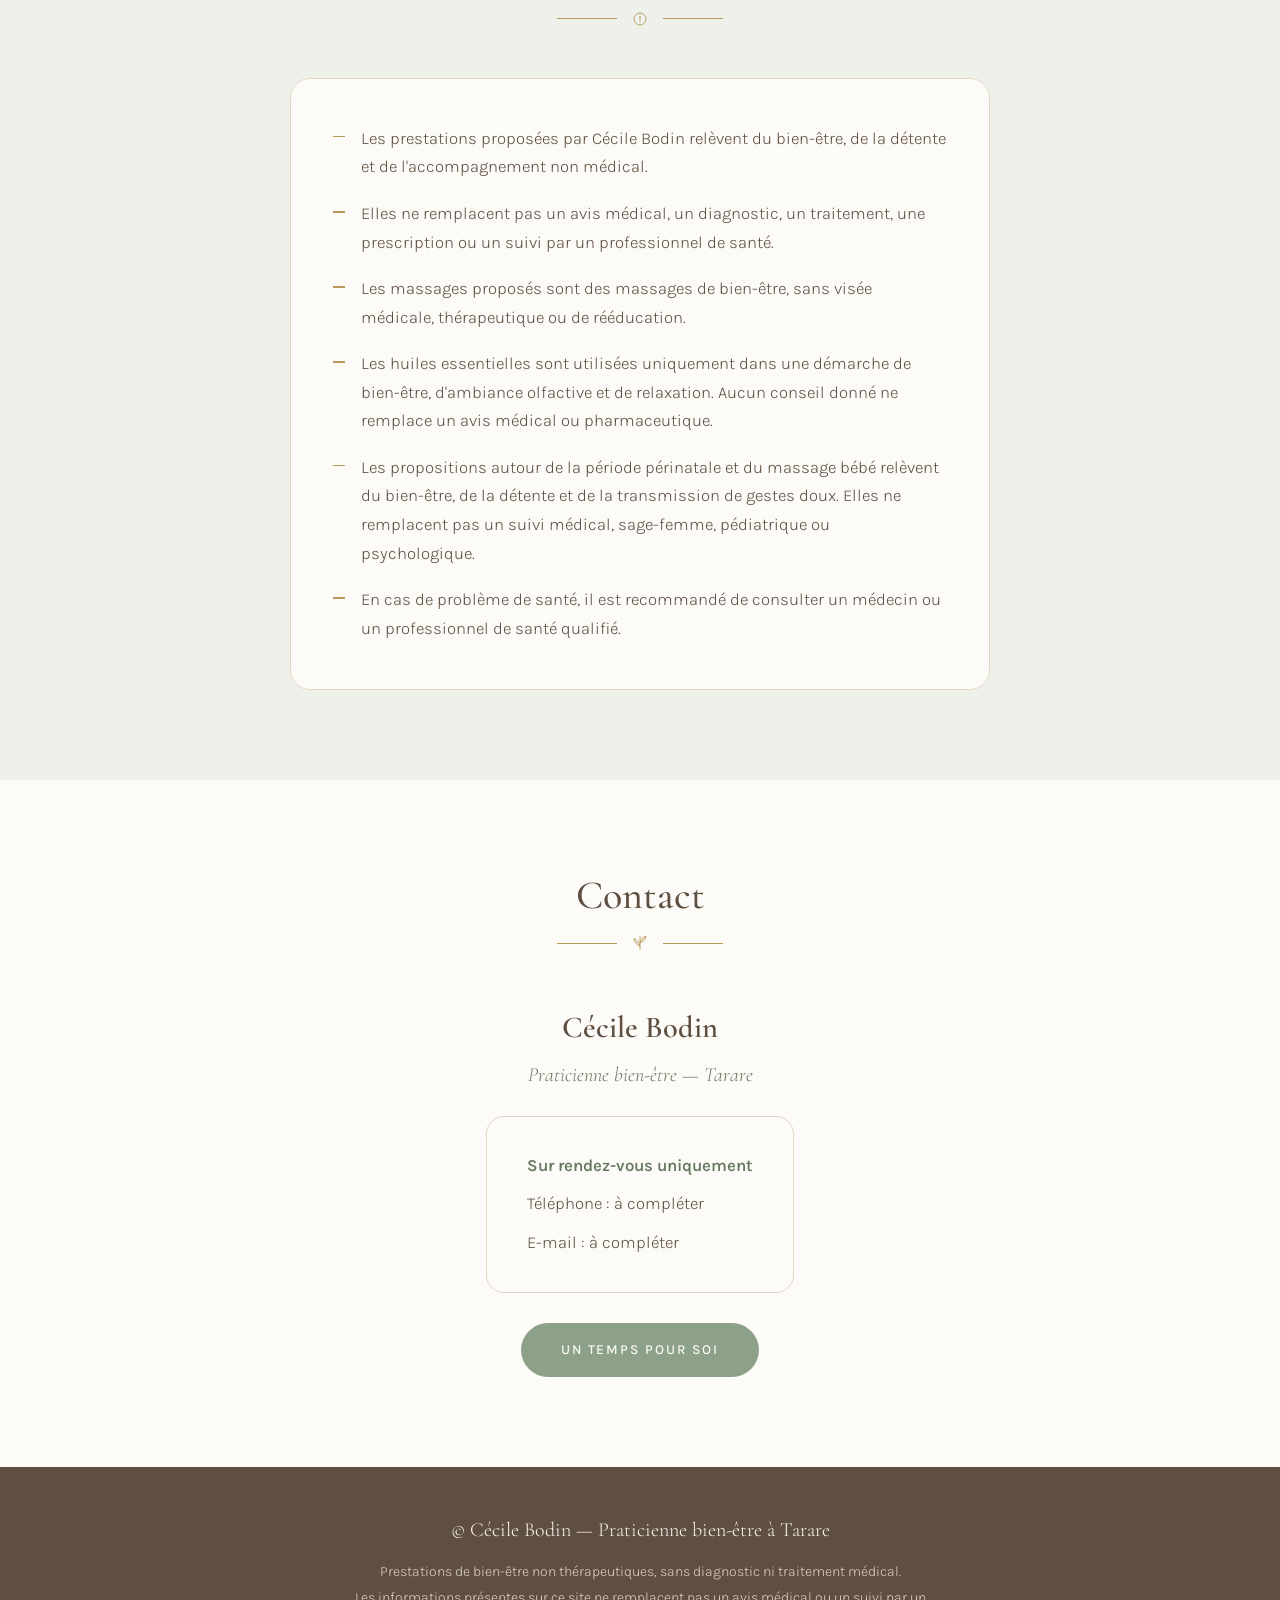
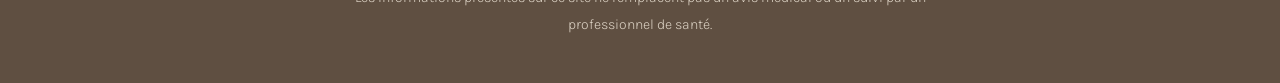
==== commit 80151180: "Correction du prénom : Cécile Bodin Co-Authored-By: Claude Fable 5 <noreply@anthropic.com>" ====
--- a/index.html
+++ b/index.html
@@ -3,8 +3,8 @@
 <head>
 <meta charset="UTF-8">
 <meta name="viewport" content="width=device-width, initial-scale=1.0">
-<title>Céline Bodin — Praticienne bien-être à Tarare</title>
-<meta name="description" content="Céline Bodin, praticienne bien-être à Tarare. Massages bien-être, relaxation et accompagnement autour du mieux-être. Prestations non thérapeutiques, sur rendez-vous.">
+<title>Cécile Bodin — Praticienne bien-être à Tarare</title>
+<meta name="description" content="Cécile Bodin, praticienne bien-être à Tarare. Massages bien-être, relaxation et accompagnement autour du mieux-être. Prestations non thérapeutiques, sur rendez-vous.">
 <link rel="preconnect" href="https://fonts.googleapis.com">
 <link rel="preconnect" href="https://fonts.gstatic.com" crossorigin>
 <link href="https://fonts.googleapis.com/css2?family=Cormorant+Garamond:ital,wght@0,400;0,500;0,600;1,400&family=Karla:wght@300;400;500;600&display=swap" rel="stylesheet">
@@ -381,7 +381,7 @@
 
 <nav>
   <div class="nav-inner">
-    <a class="nav-nom" href="#accueil">Céline Bodin</a>
+    <a class="nav-nom" href="#accueil">Cécile Bodin</a>
     <div class="nav-liens">
       <a href="#presentation">Présentation</a>
       <a href="#approche">Approche</a>
@@ -408,7 +408,7 @@
   </svg>
 
   <p class="surtitre">Praticienne bien-être à Tarare</p>
-  <h1>Céline Bodin</h1>
+  <h1>Cécile Bodin</h1>
   <p class="sous-titre">Massages bien-être, relaxation et accompagnement autour du mieux-être</p>
   <p class="accroche">Un espace de douceur pour se détendre, respirer et retrouver une présence à soi.</p>
   <p class="signature">Un temps pour soi, entre douceur, respiration et présence.</p>
@@ -422,7 +422,7 @@
       <svg width="18" height="18" viewBox="0 0 24 24" fill="none"><path d="M12 21 C 12 14, 12 8, 12 3 M12 16 C 7 14, 4 10, 4 6 C 9 8, 11 12, 12 16 Z M12 12 C 17 10, 20 6, 20 3 C 15 4, 13 8, 12 12 Z" stroke="#B99A5B" stroke-width="1.2" fill="#B99A5B" fill-opacity="0.25"/></svg>
     </div>
     <div class="texte-central">
-      <p>Céline Bodin propose à Tarare un espace dédié au bien-être, à la détente et à la présence à soi. Son approche s'appuie sur le toucher bienveillant, la relaxation, les huiles essentielles et des pratiques corporelles douces inspirées des traditions asiatiques.</p>
+      <p>Cécile Bodin propose à Tarare un espace dédié au bien-être, à la détente et à la présence à soi. Son approche s'appuie sur le toucher bienveillant, la relaxation, les huiles essentielles et des pratiques corporelles douces inspirées des traditions asiatiques.</p>
       <p>Elle accompagne les personnes qui souhaitent s'accorder un temps pour elles, relâcher les tensions du quotidien, retrouver un état de calme et vivre un moment de douceur.</p>
       <p>Son univers est particulièrement sensible à la respiration, à la détente physique et émotionnelle, au lien parent-enfant et à la transmission de gestes simples favorisant l'autonomie.</p>
     </div>
@@ -436,7 +436,7 @@
       <svg width="18" height="18" viewBox="0 0 24 24" fill="none"><circle cx="12" cy="12" r="8" stroke="#B99A5B" stroke-width="1.2"/><circle cx="12" cy="12" r="3.5" fill="#E5C6C0"/></svg>
     </div>
     <div class="texte-central">
-      <p>L'approche de Céline repose sur une idée simple : prendre soin de soi peut commencer par un moment de pause, de présence et de douceur. Ses séances s'articulent autour de plusieurs piliers.</p>
+      <p>L'approche de Cécile repose sur une idée simple : prendre soin de soi peut commencer par un moment de pause, de présence et de douceur. Ses séances s'articulent autour de plusieurs piliers.</p>
     </div>
     <div class="piliers">
       <div class="pilier">
@@ -543,7 +543,7 @@
       <svg width="18" height="18" viewBox="0 0 24 24" fill="none"><circle cx="9" cy="9" r="5" stroke="#E5C6C0" stroke-width="1.4"/><circle cx="15" cy="14" r="3.5" stroke="#8CA187" stroke-width="1.3"/></svg>
     </div>
     <div class="texte-central">
-      <p>Céline propose des temps de bien-être autour de la période périnatale, dans une approche douce et non médicale. Ces moments peuvent accompagner les futurs ou jeunes parents dans une démarche de détente, de présence et de lien avec leur bébé.</p>
+      <p>Cécile propose des temps de bien-être autour de la période périnatale, dans une approche douce et non médicale. Ces moments peuvent accompagner les futurs ou jeunes parents dans une démarche de détente, de présence et de lien avec leur bébé.</p>
       <p>Elle transmet également des gestes inspirés du massage Shantala, afin d'encourager un toucher bienveillant et un moment de complicité parent-enfant.</p>
     </div>
     <div class="prestations" style="margin-top: 46px;">
@@ -577,7 +577,7 @@
       <svg width="18" height="18" viewBox="0 0 24 24" fill="none"><circle cx="12" cy="12" r="8" stroke="#B99A5B" stroke-width="1.2"/><path d="M12 8 L 12 13 M12 15.5 L 12 16" stroke="#B99A5B" stroke-width="1.4" stroke-linecap="round"/></svg>
     </div>
     <div class="texte-central">
-      <p>Les prestations proposées par Céline Bodin relèvent du bien-être, de la détente et de l'accompagnement non médical.</p>
+      <p>Les prestations proposées par Cécile Bodin relèvent du bien-être, de la détente et de l'accompagnement non médical.</p>
       <p>Elles ne remplacent pas un avis médical, un diagnostic, un traitement, une prescription ou un suivi par un professionnel de santé.</p>
       <p>Les massages proposés sont des massages de bien-être, sans visée médicale, thérapeutique ou de rééducation.</p>
       <p>Les huiles essentielles sont utilisées uniquement dans une démarche de bien-être, d'ambiance olfactive et de relaxation. Aucun conseil donné ne remplace un avis médical ou pharmaceutique.</p>
@@ -594,7 +594,7 @@
       <svg width="18" height="18" viewBox="0 0 24 24" fill="none"><path d="M12 21 C 12 14, 12 8, 12 3 M12 16 C 7 14, 4 10, 4 6 C 9 8, 11 12, 12 16 Z M12 12 C 17 10, 20 6, 20 3 C 15 4, 13 8, 12 12 Z" stroke="#B99A5B" stroke-width="1.2" fill="#B99A5B" fill-opacity="0.25"/></svg>
     </div>
     <div class="contact-bloc">
-      <p class="nom-contact">Céline Bodin</p>
+      <p class="nom-contact">Cécile Bodin</p>
       <p class="role-contact">Praticienne bien-être — Tarare</p>
       <div class="contact-lignes">
         <p><strong>Sur rendez-vous uniquement</strong></p>
@@ -608,7 +608,7 @@
 </section>
 
 <footer>
-  <p class="footer-nom">© Céline Bodin — Praticienne bien-être à Tarare</p>
+  <p class="footer-nom">© Cécile Bodin — Praticienne bien-être à Tarare</p>
   <p class="mention">
     Prestations de bien-être non thérapeutiques, sans diagnostic ni traitement médical.<br>
     Les informations présentes sur ce site ne remplacent pas un avis médical ou un suivi par un professionnel de santé.
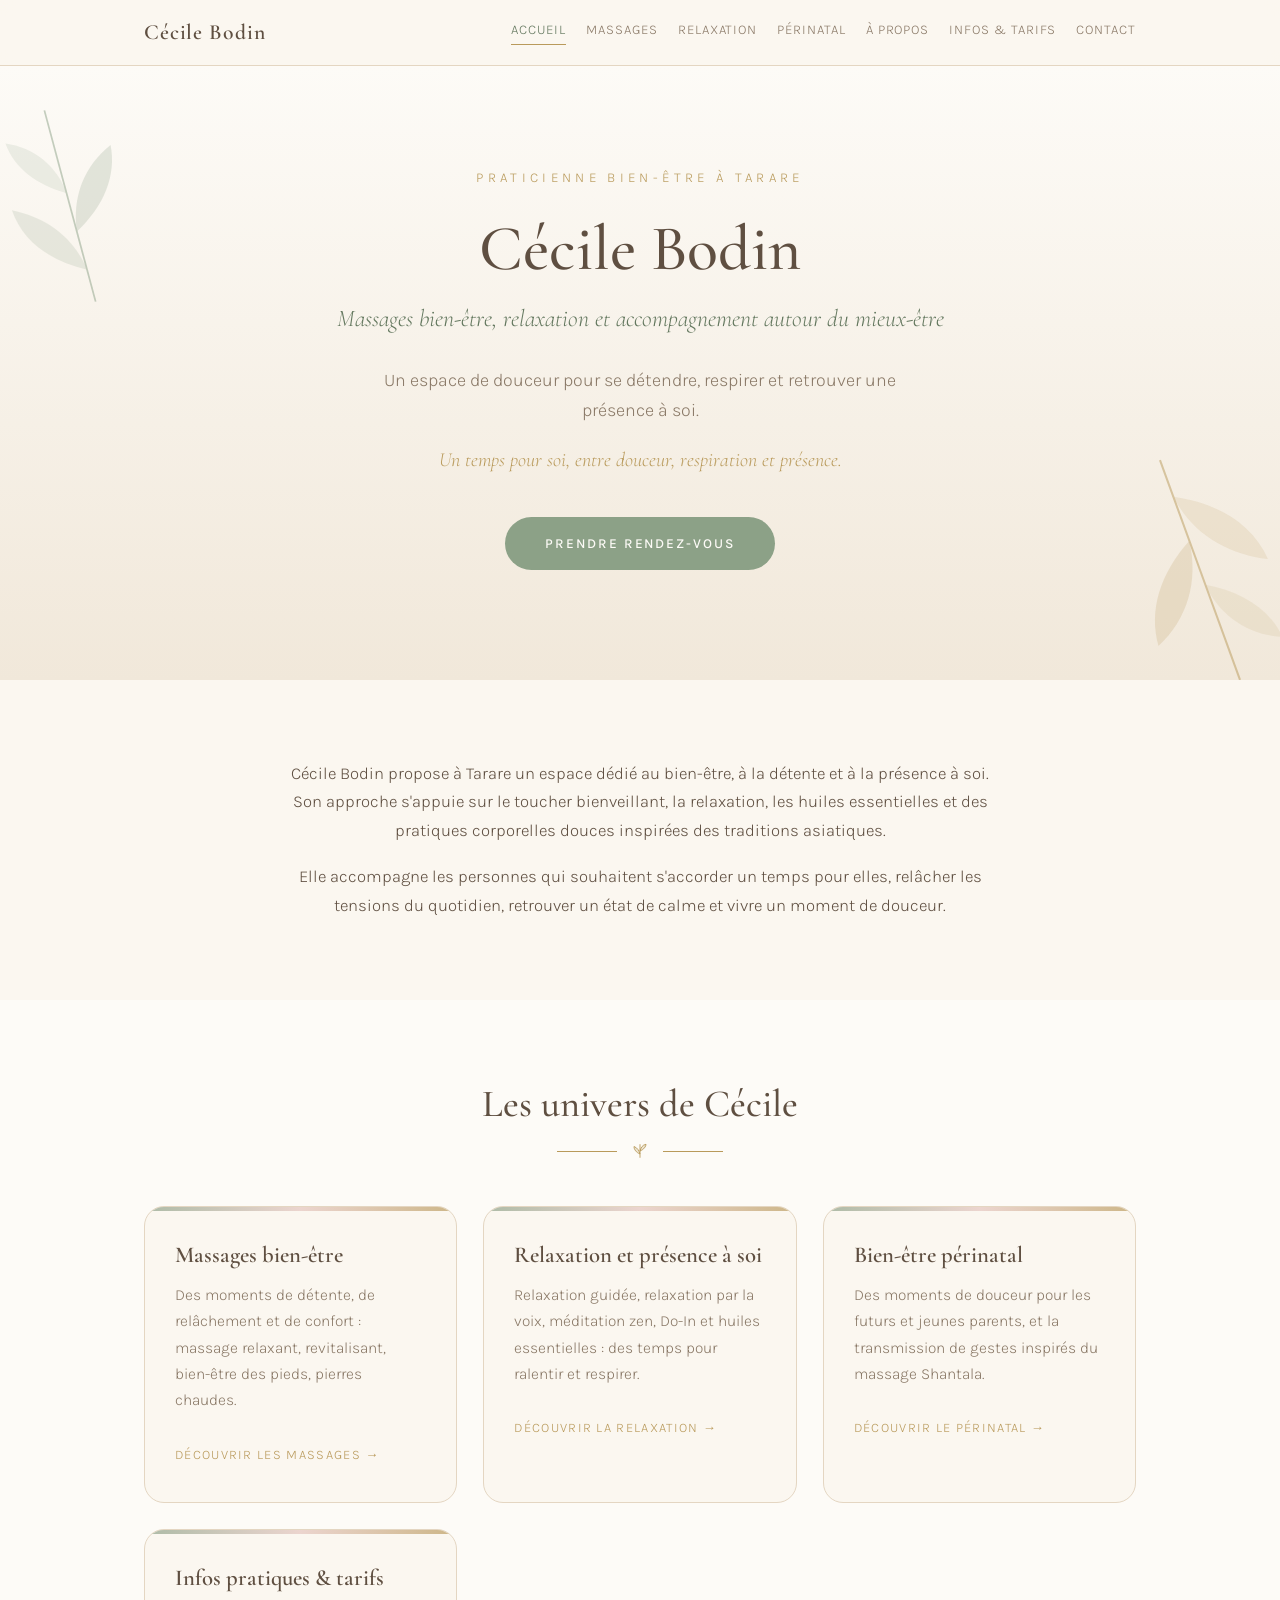
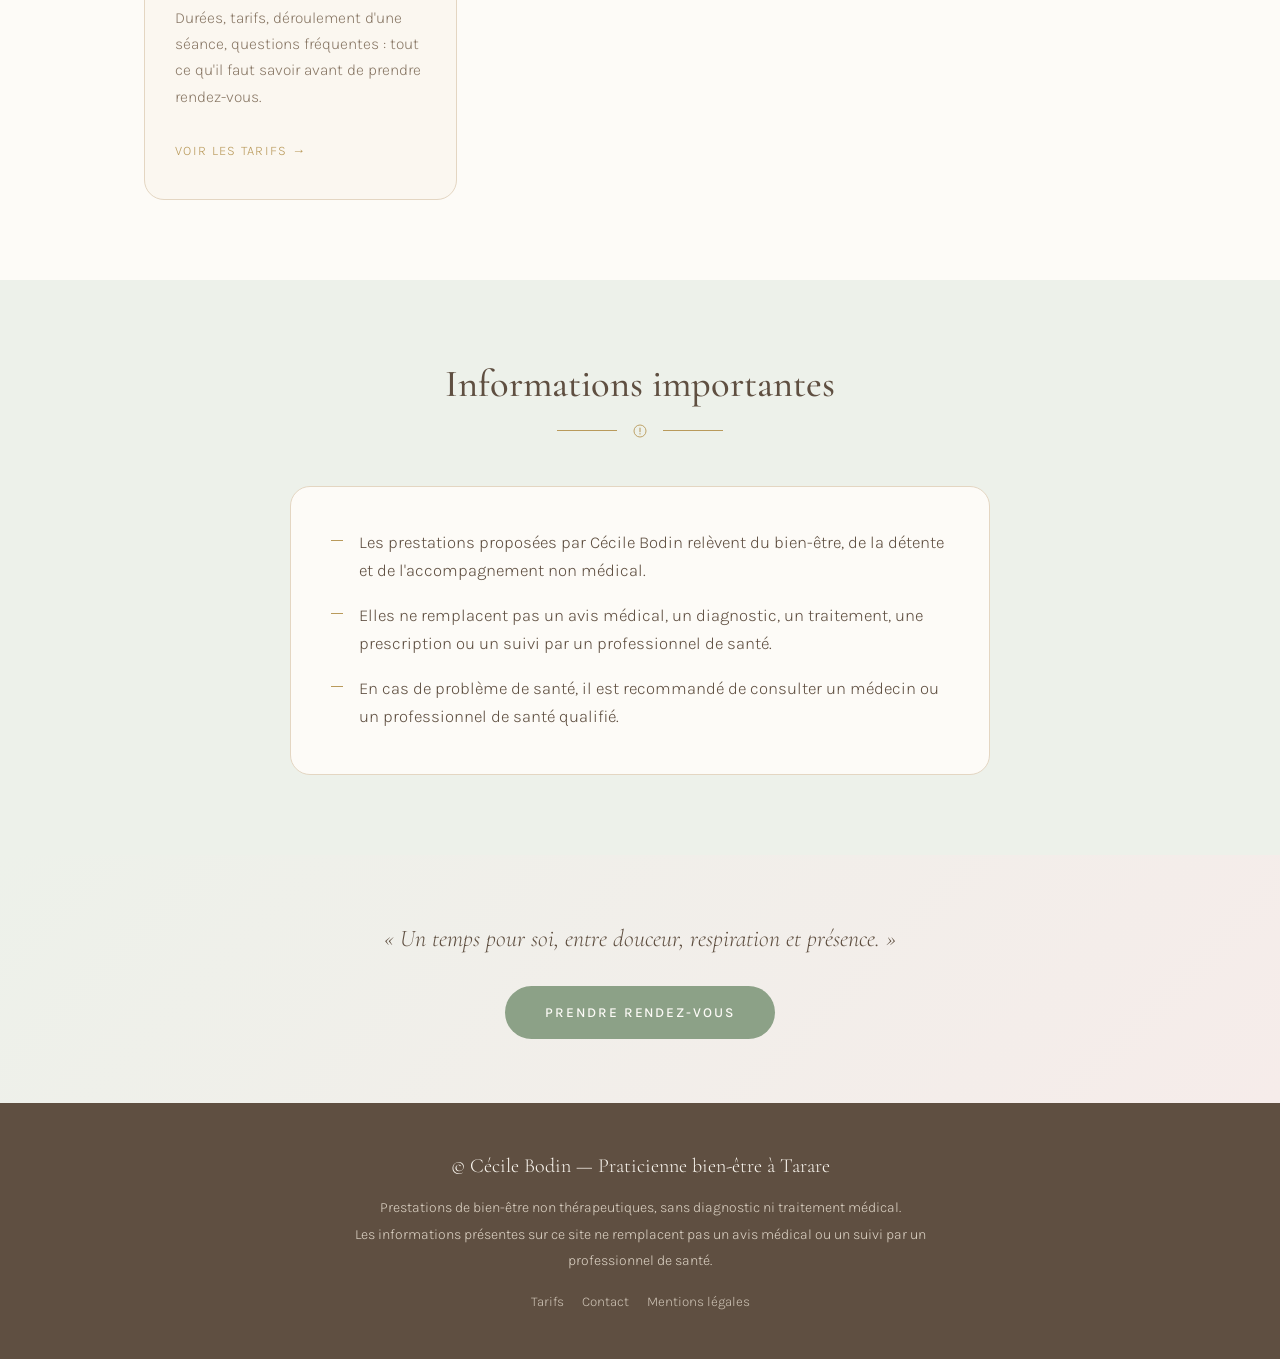
==== commit d6a2f000: "Passage en multipage : prestations détaillées, tarifs, FAQ, mentions légales, SEO 7 pages + mentions" ====
--- a/index.html
+++ b/index.html
@@ -4,396 +4,53 @@
 <meta charset="UTF-8">
 <meta name="viewport" content="width=device-width, initial-scale=1.0">
 <title>Cécile Bodin — Praticienne bien-être à Tarare</title>
-<meta name="description" content="Cécile Bodin, praticienne bien-être à Tarare. Massages bien-être, relaxation et accompagnement autour du mieux-être. Prestations non thérapeutiques, sur rendez-vous.">
+<meta name="description" content="Cécile Bodin, praticienne bien-être à Tarare. Massages bien-être, relaxation, huiles essentielles et accompagnement périnatal. Prestations non thérapeutiques, sur rendez-vous.">
+<link rel="canonical" href="https://conscienceetpresence.github.io/cecile-bodin/">
+<meta property="og:type" content="website">
+<meta property="og:title" content="Cécile Bodin — Praticienne bien-être à Tarare">
+<meta property="og:description" content="Massages bien-être, relaxation et accompagnement autour du mieux-être. Un espace de douceur pour se détendre, respirer et retrouver une présence à soi.">
+<meta property="og:url" content="https://conscienceetpresence.github.io/cecile-bodin/">
+<meta property="og:locale" content="fr_FR">
+<link rel="icon" type="image/svg+xml" href="assets/favicon.svg">
 <link rel="preconnect" href="https://fonts.googleapis.com">
 <link rel="preconnect" href="https://fonts.gstatic.com" crossorigin>
 <link href="https://fonts.googleapis.com/css2?family=Cormorant+Garamond:ital,wght@0,400;0,500;0,600;1,400&family=Karla:wght@300;400;500;600&display=swap" rel="stylesheet">
-<style>
-  :root {
-    --ivoire: #FBF7F0;
-    --beige: #F1E8DA;
-    --beige-fonce: #E4D6C2;
-    --sauge: #8CA187;
-    --sauge-fonce: #64785F;
-    --sauge-pale: #EDF1EA;
-    --rose: #E5C6C0;
-    --rose-pale: #F6ECEA;
-    --dore: #B99A5B;
-    --brun: #5F4F41;
-    --brun-clair: #8A7967;
-    --blanc-casse: #FDFBF7;
-  }
-
-  * { margin: 0; padding: 0; box-sizing: border-box; }
-
-  html { scroll-behavior: smooth; }
-
-  body {
-    font-family: 'Karla', sans-serif;
-    font-weight: 300;
-    color: var(--brun);
-    background: var(--ivoire);
-    line-height: 1.7;
-    font-size: 1.05rem;
-  }
-
-  h1, h2, h3 {
-    font-family: 'Cormorant Garamond', serif;
-    font-weight: 500;
-    color: var(--brun);
-    line-height: 1.25;
-  }
-
-  a { color: var(--sauge-fonce); }
-
-  .conteneur {
-    max-width: 1040px;
-    margin: 0 auto;
-    padding: 0 24px;
-  }
-
-  /* ---------- Navigation ---------- */
-  nav {
-    position: sticky;
-    top: 0;
-    z-index: 50;
-    background: rgba(251, 247, 240, 0.94);
-    backdrop-filter: blur(8px);
-    border-bottom: 1px solid var(--beige-fonce);
-  }
-  .nav-inner {
-    max-width: 1040px;
-    margin: 0 auto;
-    padding: 14px 24px;
-    display: flex;
-    align-items: center;
-    justify-content: space-between;
-    flex-wrap: wrap;
-    gap: 8px;
-  }
-  .nav-nom {
-    font-family: 'Cormorant Garamond', serif;
-    font-size: 1.35rem;
-    font-weight: 600;
-    letter-spacing: 0.04em;
-    color: var(--brun);
-    text-decoration: none;
-  }
-  .nav-liens {
-    display: flex;
-    gap: 22px;
-    flex-wrap: wrap;
-  }
-  .nav-liens a {
-    text-decoration: none;
-    color: var(--brun-clair);
-    font-size: 0.86rem;
-    letter-spacing: 0.08em;
-    text-transform: uppercase;
-    transition: color 0.25s;
-  }
-  .nav-liens a:hover { color: var(--sauge-fonce); }
-
-  /* ---------- En-tête ---------- */
-  header.accueil {
-    position: relative;
-    text-align: center;
-    padding: 110px 24px 120px;
-    background: linear-gradient(180deg, var(--blanc-casse) 0%, var(--beige) 100%);
-    overflow: hidden;
-  }
-  .accueil .feuille {
-    position: absolute;
-    opacity: 0.5;
-    pointer-events: none;
-  }
-  .feuille-gauche { top: 30px; left: -40px; transform: rotate(-15deg); }
-  .feuille-droite { bottom: -20px; right: -50px; transform: rotate(160deg); }
-
-  .surtitre {
-    font-size: 0.85rem;
-    letter-spacing: 0.32em;
-    text-transform: uppercase;
-    color: var(--dore);
-    margin-bottom: 20px;
-  }
-  header h1 {
-    font-size: clamp(2.6rem, 6vw, 4rem);
-    font-weight: 500;
-    margin-bottom: 10px;
-  }
-  .sous-titre {
-    font-family: 'Cormorant Garamond', serif;
-    font-style: italic;
-    font-size: 1.5rem;
-    color: var(--sauge-fonce);
-    margin-bottom: 26px;
-  }
-  .accroche {
-    max-width: 560px;
-    margin: 0 auto 16px;
-    font-size: 1.12rem;
-    color: var(--brun-clair);
-  }
-  .signature {
-    font-family: 'Cormorant Garamond', serif;
-    font-style: italic;
-    font-size: 1.25rem;
-    color: var(--dore);
-    margin-bottom: 40px;
-  }
-  .bouton {
-    display: inline-block;
-    background: var(--sauge);
-    color: var(--blanc-casse);
-    text-decoration: none;
-    padding: 15px 40px;
-    border-radius: 40px;
-    letter-spacing: 0.14em;
-    text-transform: uppercase;
-    font-size: 0.85rem;
-    font-weight: 500;
-    transition: background 0.25s, transform 0.25s;
-  }
-  .bouton:hover { background: var(--sauge-fonce); transform: translateY(-2px); }
-
-  /* ---------- Sections ---------- */
-  section { padding: 90px 0; }
-  section:nth-of-type(even) { background: var(--blanc-casse); }
-
-  .titre-section {
-    text-align: center;
-    margin-bottom: 14px;
-    font-size: clamp(1.9rem, 4vw, 2.5rem);
-  }
-  .separateur {
-    display: flex;
-    align-items: center;
-    justify-content: center;
-    gap: 14px;
-    margin: 0 auto 50px;
-  }
-  .separateur::before, .separateur::after {
-    content: "";
-    display: block;
-    width: 60px;
-    height: 1px;
-    background: var(--dore);
-  }
-
-  .texte-central {
-    max-width: 700px;
-    margin: 0 auto;
-    text-align: center;
-  }
-  .texte-central p + p { margin-top: 18px; }
-
-  /* ---------- Piliers ---------- */
-  .piliers {
-    display: grid;
-    grid-template-columns: repeat(auto-fit, minmax(210px, 1fr));
-    gap: 18px;
-    margin-top: 50px;
-  }
-  .pilier {
-    background: var(--blanc-casse);
-    border: 1px solid var(--beige-fonce);
-    border-radius: 16px;
-    padding: 26px 22px;
-    text-align: center;
-    transition: transform 0.25s, box-shadow 0.25s;
-  }
-  section:nth-of-type(even) .pilier { background: var(--ivoire); }
-  .pilier:hover {
-    transform: translateY(-4px);
-    box-shadow: 0 10px 28px rgba(95, 79, 65, 0.08);
-  }
-  .pilier svg { margin-bottom: 12px; }
-  .pilier h3 {
-    font-size: 1.2rem;
-    margin-bottom: 6px;
-    font-weight: 600;
-  }
-  .pilier p { font-size: 0.92rem; color: var(--brun-clair); }
-
-  /* ---------- Prestations ---------- */
-  .prestations {
-    display: grid;
-    grid-template-columns: repeat(auto-fit, minmax(290px, 1fr));
-    gap: 26px;
-    margin-top: 10px;
-  }
-  .carte {
-    background: var(--blanc-casse);
-    border: 1px solid var(--beige-fonce);
-    border-radius: 20px;
-    padding: 36px 32px;
-    position: relative;
-    overflow: hidden;
-    transition: transform 0.25s, box-shadow 0.25s;
-  }
-  .carte:hover {
-    transform: translateY(-4px);
-    box-shadow: 0 14px 34px rgba(95, 79, 65, 0.1);
-  }
-  .carte::before {
-    content: "";
-    position: absolute;
-    top: 0; left: 0; right: 0;
-    height: 4px;
-    background: linear-gradient(90deg, var(--sauge), var(--rose), var(--dore));
-    opacity: 0.7;
-  }
-  .carte h3 {
-    font-size: 1.45rem;
-    font-weight: 600;
-    margin-bottom: 12px;
-  }
-  .carte > p { color: var(--brun-clair); font-size: 0.98rem; margin-bottom: 18px; }
-  .carte ul { list-style: none; }
-  .carte li {
-    padding: 7px 0 7px 26px;
-    position: relative;
-    font-size: 0.98rem;
-    border-bottom: 1px dashed var(--beige-fonce);
-  }
-  .carte li:last-child { border-bottom: none; }
-  .carte li::before {
-    content: "";
-    position: absolute;
-    left: 4px;
-    top: 16px;
-    width: 8px;
-    height: 8px;
-    border-radius: 50% 0 50% 50%;
-    background: var(--sauge);
-    transform: rotate(45deg);
-  }
-  .note-carte {
-    margin-top: 18px;
-    padding-top: 14px;
-    border-top: 1px solid var(--beige-fonce);
-    font-size: 0.85rem;
-    font-style: italic;
-    color: var(--brun-clair);
-  }
-
-  /* ---------- Périnatal ---------- */
-  .perinatal {
-    background: linear-gradient(135deg, var(--rose-pale) 0%, var(--sauge-pale) 100%);
-  }
-  .perinatal .carte { background: rgba(253, 251, 247, 0.85); }
-
-  .encadre-doux {
-    max-width: 700px;
-    margin: 40px auto 0;
-    background: var(--blanc-casse);
-    border-left: 3px solid var(--rose);
-    border-radius: 0 14px 14px 0;
-    padding: 22px 28px;
-    font-size: 0.95rem;
-    font-style: italic;
-    color: var(--brun-clair);
-  }
-
-  /* ---------- Informations importantes ---------- */
-  .infos {
-    background: var(--sauge-pale);
-  }
-  .infos .texte-central {
-    background: var(--blanc-casse);
-    border: 1px solid var(--beige-fonce);
-    border-radius: 20px;
-    padding: 46px 42px;
-    text-align: left;
-  }
-  .infos .texte-central p {
-    padding-left: 28px;
-    position: relative;
-  }
-  .infos .texte-central p::before {
-    content: "";
-    position: absolute;
-    left: 0;
-    top: 11px;
-    width: 12px;
-    height: 1.5px;
-    background: var(--dore);
-  }
-
-  /* ---------- Contact ---------- */
-  .contact-bloc {
-    text-align: center;
-    max-width: 520px;
-    margin: 0 auto;
-  }
-  .contact-bloc .nom-contact {
-    font-family: 'Cormorant Garamond', serif;
-    font-size: 1.9rem;
-    font-weight: 600;
-    margin-bottom: 4px;
-  }
-  .contact-bloc .role-contact {
-    color: var(--sauge-fonce);
-    font-style: italic;
-    font-family: 'Cormorant Garamond', serif;
-    font-size: 1.25rem;
-    margin-bottom: 24px;
-  }
-  .contact-lignes {
-    display: inline-block;
-    text-align: left;
-    background: var(--blanc-casse);
-    border: 1px solid var(--beige-fonce);
-    border-radius: 18px;
-    padding: 30px 40px;
-    margin-bottom: 30px;
-  }
-  .contact-lignes p { padding: 5px 0; }
-  .contact-lignes strong { font-weight: 600; color: var(--sauge-fonce); }
-
-  /* ---------- Pied de page ---------- */
-  footer {
-    background: var(--brun);
-    color: var(--beige);
-    text-align: center;
-    padding: 44px 24px;
-    font-size: 0.88rem;
-    line-height: 1.9;
-  }
-  footer .footer-nom {
-    font-family: 'Cormorant Garamond', serif;
-    font-size: 1.25rem;
-    color: var(--ivoire);
-    margin-bottom: 10px;
-  }
-  footer .mention { opacity: 0.85; max-width: 640px; margin: 0 auto; }
-
-  @media (max-width: 640px) {
-    section { padding: 64px 0; }
-    header.accueil { padding: 80px 20px 90px; }
-    .nav-liens { gap: 14px; }
-    .infos .texte-central { padding: 32px 24px; }
-  }
-</style>
+<link rel="stylesheet" href="assets/style.css">
+<script type="application/ld+json">
+{
+  "@context": "https://schema.org",
+  "@type": "LocalBusiness",
+  "name": "Cécile Bodin — Praticienne bien-être",
+  "description": "Massages bien-être, relaxation et accompagnement autour du mieux-être à Tarare. Prestations de bien-être non thérapeutiques.",
+  "url": "https://conscienceetpresence.github.io/cecile-bodin/",
+  "address": {
+    "@type": "PostalAddress",
+    "addressLocality": "Tarare",
+    "addressRegion": "Auvergne-Rhône-Alpes",
+    "addressCountry": "FR"
+  },
+  "priceRange": "15 € – 75 €"
+}
+</script>
 </head>
 <body>
 
-<nav>
+<nav class="principale">
   <div class="nav-inner">
-    <a class="nav-nom" href="#accueil">Cécile Bodin</a>
+    <a class="nav-nom" href="index.html">Cécile Bodin</a>
     <div class="nav-liens">
-      <a href="#presentation">Présentation</a>
-      <a href="#approche">Approche</a>
-      <a href="#prestations">Prestations</a>
-      <a href="#perinatal">Périnatal</a>
-      <a href="#infos">Informations</a>
-      <a href="#contact">Contact</a>
+      <a href="index.html" class="actif">Accueil</a>
+      <a href="massages.html">Massages</a>
+      <a href="relaxation.html">Relaxation</a>
+      <a href="perinatal.html">Périnatal</a>
+      <a href="a-propos.html">À propos</a>
+      <a href="infos-pratiques.html">Infos &amp; tarifs</a>
+      <a href="contact.html">Contact</a>
     </div>
   </div>
 </nav>
 
-<header class="accueil" id="accueil">
+<header class="accueil">
   <svg class="feuille feuille-gauche" width="220" height="220" viewBox="0 0 100 100" fill="none" xmlns="http://www.w3.org/2000/svg">
     <path d="M50 95 C 50 60, 50 40, 50 5" stroke="#8CA187" stroke-width="0.8"/>
     <path d="M50 80 C 35 72, 25 60, 24 45 C 38 52, 48 64, 50 80 Z" fill="#8CA187" opacity="0.35"/>
@@ -412,200 +69,67 @@
   <p class="sous-titre">Massages bien-être, relaxation et accompagnement autour du mieux-être</p>
   <p class="accroche">Un espace de douceur pour se détendre, respirer et retrouver une présence à soi.</p>
   <p class="signature">Un temps pour soi, entre douceur, respiration et présence.</p>
-  <a class="bouton" href="#contact">Prendre rendez-vous</a>
+  <a class="bouton" href="contact.html">Prendre rendez-vous</a>
 </header>
 
-<section id="presentation">
+<section>
   <div class="conteneur">
-    <h2 class="titre-section">Présentation</h2>
-    <div class="separateur">
-      <svg width="18" height="18" viewBox="0 0 24 24" fill="none"><path d="M12 21 C 12 14, 12 8, 12 3 M12 16 C 7 14, 4 10, 4 6 C 9 8, 11 12, 12 16 Z M12 12 C 17 10, 20 6, 20 3 C 15 4, 13 8, 12 12 Z" stroke="#B99A5B" stroke-width="1.2" fill="#B99A5B" fill-opacity="0.25"/></svg>
-    </div>
     <div class="texte-central">
       <p>Cécile Bodin propose à Tarare un espace dédié au bien-être, à la détente et à la présence à soi. Son approche s'appuie sur le toucher bienveillant, la relaxation, les huiles essentielles et des pratiques corporelles douces inspirées des traditions asiatiques.</p>
       <p>Elle accompagne les personnes qui souhaitent s'accorder un temps pour elles, relâcher les tensions du quotidien, retrouver un état de calme et vivre un moment de douceur.</p>
-      <p>Son univers est particulièrement sensible à la respiration, à la détente physique et émotionnelle, au lien parent-enfant et à la transmission de gestes simples favorisant l'autonomie.</p>
     </div>
   </div>
 </section>
 
-<section id="approche">
+<section class="alterne">
   <div class="conteneur">
-    <h2 class="titre-section">Son approche</h2>
+    <h2 class="titre-section">Les univers de Cécile</h2>
     <div class="separateur">
-      <svg width="18" height="18" viewBox="0 0 24 24" fill="none"><circle cx="12" cy="12" r="8" stroke="#B99A5B" stroke-width="1.2"/><circle cx="12" cy="12" r="3.5" fill="#E5C6C0"/></svg>
+      <svg width="18" height="18" viewBox="0 0 24 24" fill="none"><path d="M12 21 C 12 14, 12 8, 12 3 M12 16 C 7 14, 4 10, 4 6 C 9 8, 11 12, 12 16 Z M12 12 C 17 10, 20 6, 20 3 C 15 4, 13 8, 12 12 Z" stroke="#B99A5B" stroke-width="1.2" fill="#B99A5B" fill-opacity="0.25"/></svg>
     </div>
-    <div class="texte-central">
-      <p>L'approche de Cécile repose sur une idée simple : prendre soin de soi peut commencer par un moment de pause, de présence et de douceur. Ses séances s'articulent autour de plusieurs piliers.</p>
-    </div>
-    <div class="piliers">
-      <div class="pilier">
-        <svg width="34" height="34" viewBox="0 0 24 24" fill="none"><path d="M12 19.5 C 8 16.5, 4.5 13.5, 4.5 9.8 C 4.5 7.2, 6.4 5.5, 8.6 5.5 C 10 5.5, 11.3 6.3, 12 7.6 C 12.7 6.3, 14 5.5, 15.4 5.5 C 17.6 5.5, 19.5 7.2, 19.5 9.8 C 19.5 13.5, 16 16.5, 12 19.5 Z" stroke="#8CA187" stroke-width="1.3" fill="#EDF1EA"/></svg>
-        <h3>Toucher bienveillant</h3>
-        <p>Un toucher doux, respectueux et à l'écoute du rythme de chacun.</p>
-      </div>
-      <div class="pilier">
-        <svg width="34" height="34" viewBox="0 0 24 24" fill="none"><path d="M4 15 C 7 12, 10 12, 12 14 C 14 16, 17 16, 20 13 M4 10 C 7 7, 10 7, 12 9 C 14 11, 17 11, 20 8" stroke="#8CA187" stroke-width="1.3" stroke-linecap="round"/></svg>
-        <h3>Détente physique et émotionnelle</h3>
-        <p>Relâcher les tensions du corps et apaiser le tumulte intérieur.</p>
-      </div>
-      <div class="pilier">
-        <svg width="34" height="34" viewBox="0 0 24 24" fill="none"><circle cx="12" cy="12" r="8.5" stroke="#8CA187" stroke-width="1.2"/><path d="M8 12 C 9.5 10, 11 10, 12 12 C 13 14, 14.5 14, 16 12" stroke="#8CA187" stroke-width="1.2" stroke-linecap="round"/></svg>
-        <h3>Respiration</h3>
-        <p>Le souffle comme chemin naturel vers le calme et le recentrage.</p>
-      </div>
-      <div class="pilier">
-        <svg width="34" height="34" viewBox="0 0 24 24" fill="none"><circle cx="12" cy="12" r="8.5" stroke="#B99A5B" stroke-width="1.2"/><circle cx="12" cy="12" r="4.5" stroke="#B99A5B" stroke-width="1" opacity="0.6"/><circle cx="12" cy="12" r="1.4" fill="#B99A5B"/></svg>
-        <h3>Présence à soi</h3>
-        <p>Revenir à l'instant, à ses sensations, à la simplicité du moment.</p>
-      </div>
-      <div class="pilier">
-        <svg width="34" height="34" viewBox="0 0 24 24" fill="none"><path d="M12 3 C 12 8, 12 16, 12 21 M12 21 C 8 19, 5 15, 5 10 M12 21 C 16 19, 19 15, 19 10" stroke="#8CA187" stroke-width="1.2" stroke-linecap="round"/></svg>
-        <h3>Circulation de l'énergie</h3>
-        <p>Une attention portée au ressenti corporel et à l'équilibre global.</p>
-      </div>
-      <div class="pilier">
-        <svg width="34" height="34" viewBox="0 0 24 24" fill="none"><path d="M12 20 C 12 14, 12 9, 12 6 M12 6 C 12 4, 13 3, 14.5 3 C 14.5 5, 13.5 6, 12 6 Z" stroke="#8CA187" stroke-width="1.2" fill="#EDF1EA"/><path d="M9 20 C 9 16.5, 10.3 14, 12 14 C 13.7 14, 15 16.5, 15 20 Z" stroke="#B99A5B" stroke-width="1.2" fill="none"/></svg>
-        <h3>Huiles essentielles</h3>
-        <p>Une dimension sensorielle et olfactive, dans une démarche de bien-être.</p>
-      </div>
-      <div class="pilier">
-        <svg width="34" height="34" viewBox="0 0 24 24" fill="none"><circle cx="9" cy="9" r="4.5" stroke="#E5C6C0" stroke-width="1.4"/><circle cx="15" cy="14" r="3.2" stroke="#8CA187" stroke-width="1.3"/></svg>
-        <h3>Lien parent-enfant</h3>
-        <p>Soutenir la complicité et la douceur entre le parent et son bébé.</p>
-      </div>
-      <div class="pilier">
-        <svg width="34" height="34" viewBox="0 0 24 24" fill="none"><path d="M6 18 C 6 12, 9 8, 15 7 M15 7 L 12 5.5 M15 7 L 13.5 10" stroke="#B99A5B" stroke-width="1.3" stroke-linecap="round" stroke-linejoin="round"/><circle cx="6" cy="18" r="1.6" fill="#8CA187"/></svg>
-        <h3>Transmission de gestes simples</h3>
-        <p>Des outils accessibles pour cultiver l'autonomie au quotidien.</p>
-      </div>
+    <div class="grille">
+      <a class="carte carte-lien" href="massages.html">
+        <h3>Massages bien-être</h3>
+        <p>Des moments de détente, de relâchement et de confort : massage relaxant, revitalisant, bien-être des pieds, pierres chaudes.</p>
+        <span class="aller">Découvrir les massages →</span>
+      </a>
+      <a class="carte carte-lien" href="relaxation.html">
+        <h3>Relaxation et présence à soi</h3>
+        <p>Relaxation guidée, relaxation par la voix, méditation zen, Do-In et huiles essentielles : des temps pour ralentir et respirer.</p>
+        <span class="aller">Découvrir la relaxation →</span>
+      </a>
+      <a class="carte carte-lien" href="perinatal.html">
+        <h3>Bien-être périnatal</h3>
+        <p>Des moments de douceur pour les futurs et jeunes parents, et la transmission de gestes inspirés du massage Shantala.</p>
+        <span class="aller">Découvrir le périnatal →</span>
+      </a>
+      <a class="carte carte-lien" href="infos-pratiques.html">
+        <h3>Infos pratiques &amp; tarifs</h3>
+        <p>Durées, tarifs, déroulement d'une séance, questions fréquentes : tout ce qu'il faut savoir avant de prendre rendez-vous.</p>
+        <span class="aller">Voir les tarifs →</span>
+      </a>
     </div>
   </div>
 </section>
 
-<section id="prestations">
-  <div class="conteneur">
-    <h2 class="titre-section">Prestations</h2>
-    <div class="separateur">
-      <svg width="18" height="18" viewBox="0 0 24 24" fill="none"><path d="M12 21 C 12 14, 12 8, 12 3 M12 16 C 7 14, 4 10, 4 6 C 9 8, 11 12, 12 16 Z M12 12 C 17 10, 20 6, 20 3 C 15 4, 13 8, 12 12 Z" stroke="#B99A5B" stroke-width="1.2" fill="#B99A5B" fill-opacity="0.25"/></svg>
-    </div>
-    <div class="prestations">
-      <div class="carte">
-        <h3>Massages bien-être</h3>
-        <p>Des massages pensés comme des moments de détente, de relâchement et de confort. Ils invitent à ralentir, à se reconnecter à ses sensations et à s'offrir une parenthèse de douceur.</p>
-        <ul>
-          <li>Massage relaxant</li>
-          <li>Massage revitalisant</li>
-          <li>Massage bien-être des pieds</li>
-          <li>Massage aux pierres chaudes</li>
-        </ul>
-        <p class="note-carte">Massages de bien-être, sans visée médicale, thérapeutique ou de rééducation.</p>
-      </div>
-      <div class="carte">
-        <h3>Relaxation et présence à soi</h3>
-        <p>Par la voix, la respiration et la présence, des temps guidés pour ralentir, se recentrer et retrouver un état de calme dans le rythme du quotidien.</p>
-        <ul>
-          <li>Relaxation guidée</li>
-          <li>Relaxation par la voix</li>
-          <li>Méditation zen</li>
-          <li>Respiration et retour au calme</li>
-        </ul>
-      </div>
-      <div class="carte">
-        <h3>Do-In et automassage japonais</h3>
-        <p>Le Do-In est une pratique d'automassage japonais qui invite à prendre soin de soi par des gestes simples, accessibles et doux, à réutiliser dans son quotidien.</p>
-        <ul>
-          <li>Automassage japonais</li>
-          <li>Gestes de détente simples</li>
-          <li>Pratiques corporelles douces</li>
-          <li>Retour à soi</li>
-        </ul>
-      </div>
-      <div class="carte">
-        <h3>Huiles essentielles</h3>
-        <p>Une approche sensorielle des huiles essentielles, dans une démarche de détente, d'ambiance et de bien-être, avec prudence et respect des besoins de chacun.</p>
-        <ul>
-          <li>Découverte des senteurs</li>
-          <li>Ambiance olfactive</li>
-          <li>Rituels de détente</li>
-          <li>Accompagnement sensoriel</li>
-        </ul>
-        <p class="note-carte">L'utilisation des huiles essentielles ne remplace pas un avis médical ou pharmaceutique.</p>
-      </div>
-    </div>
-  </div>
-</section>
-
-<section id="perinatal" class="perinatal">
-  <div class="conteneur">
-    <h2 class="titre-section">Bien-être périnatal et lien parent-enfant</h2>
-    <div class="separateur">
-      <svg width="18" height="18" viewBox="0 0 24 24" fill="none"><circle cx="9" cy="9" r="5" stroke="#E5C6C0" stroke-width="1.4"/><circle cx="15" cy="14" r="3.5" stroke="#8CA187" stroke-width="1.3"/></svg>
-    </div>
-    <div class="texte-central">
-      <p>Cécile propose des temps de bien-être autour de la période périnatale, dans une approche douce et non médicale. Ces moments peuvent accompagner les futurs ou jeunes parents dans une démarche de détente, de présence et de lien avec leur bébé.</p>
-      <p>Elle transmet également des gestes inspirés du massage Shantala, afin d'encourager un toucher bienveillant et un moment de complicité parent-enfant.</p>
-    </div>
-    <div class="prestations" style="margin-top: 46px;">
-      <div class="carte">
-        <h3>Moments de douceur</h3>
-        <ul>
-          <li>Accompagnement bien-être autour de la période périnatale</li>
-          <li>Moment de détente pour les futurs ou jeunes parents</li>
-          <li>Temps de détente et de lien avec le bébé</li>
-        </ul>
-      </div>
-      <div class="carte">
-        <h3>Transmission aux parents</h3>
-        <ul>
-          <li>Transmission de gestes doux inspirés du massage Shantala</li>
-          <li>Sensibilisation au toucher bienveillant</li>
-          <li>Soutien du lien parent-enfant par la détente et la présence</li>
-        </ul>
-      </div>
-    </div>
-    <div class="encadre-doux">
-      Les ateliers autour du massage bébé sont des temps de transmission de gestes doux et de bien-être. Ils ne remplacent pas le suivi médical, sage-femme, pédiatrique ou psychologique.
-    </div>
-  </div>
-</section>
-
-<section id="infos" class="infos">
+<section class="fond-sauge">
   <div class="conteneur">
     <h2 class="titre-section">Informations importantes</h2>
     <div class="separateur">
       <svg width="18" height="18" viewBox="0 0 24 24" fill="none"><circle cx="12" cy="12" r="8" stroke="#B99A5B" stroke-width="1.2"/><path d="M12 8 L 12 13 M12 15.5 L 12 16" stroke="#B99A5B" stroke-width="1.4" stroke-linecap="round"/></svg>
     </div>
-    <div class="texte-central">
+    <div class="bloc-infos">
       <p>Les prestations proposées par Cécile Bodin relèvent du bien-être, de la détente et de l'accompagnement non médical.</p>
       <p>Elles ne remplacent pas un avis médical, un diagnostic, un traitement, une prescription ou un suivi par un professionnel de santé.</p>
-      <p>Les massages proposés sont des massages de bien-être, sans visée médicale, thérapeutique ou de rééducation.</p>
-      <p>Les huiles essentielles sont utilisées uniquement dans une démarche de bien-être, d'ambiance olfactive et de relaxation. Aucun conseil donné ne remplace un avis médical ou pharmaceutique.</p>
-      <p>Les propositions autour de la période périnatale et du massage bébé relèvent du bien-être, de la détente et de la transmission de gestes doux. Elles ne remplacent pas un suivi médical, sage-femme, pédiatrique ou psychologique.</p>
       <p>En cas de problème de santé, il est recommandé de consulter un médecin ou un professionnel de santé qualifié.</p>
     </div>
   </div>
 </section>
 
-<section id="contact">
-  <div class="conteneur">
-    <h2 class="titre-section">Contact</h2>
-    <div class="separateur">
-      <svg width="18" height="18" viewBox="0 0 24 24" fill="none"><path d="M12 21 C 12 14, 12 8, 12 3 M12 16 C 7 14, 4 10, 4 6 C 9 8, 11 12, 12 16 Z M12 12 C 17 10, 20 6, 20 3 C 15 4, 13 8, 12 12 Z" stroke="#B99A5B" stroke-width="1.2" fill="#B99A5B" fill-opacity="0.25"/></svg>
-    </div>
-    <div class="contact-bloc">
-      <p class="nom-contact">Cécile Bodin</p>
-      <p class="role-contact">Praticienne bien-être — Tarare</p>
-      <div class="contact-lignes">
-        <p><strong>Sur rendez-vous uniquement</strong></p>
-        <p>Téléphone : à compléter</p>
-        <p>E-mail : à compléter</p>
-      </div>
-      <br>
-      <a class="bouton" href="#accueil">Un temps pour soi</a>
-    </div>
-  </div>
-</section>
+<div class="bandeau-appel">
+  <p>« Un temps pour soi, entre douceur, respiration et présence. »</p>
+  <a class="bouton" href="contact.html">Prendre rendez-vous</a>
+</div>
 
 <footer>
   <p class="footer-nom">© Cécile Bodin — Praticienne bien-être à Tarare</p>
@@ -613,6 +137,11 @@
     Prestations de bien-être non thérapeutiques, sans diagnostic ni traitement médical.<br>
     Les informations présentes sur ce site ne remplacent pas un avis médical ou un suivi par un professionnel de santé.
   </p>
+  <nav class="pied">
+    <a href="infos-pratiques.html">Tarifs</a>
+    <a href="contact.html">Contact</a>
+    <a href="mentions-legales.html">Mentions légales</a>
+  </nav>
 </footer>
 
 </body>
--- a/assets/style.css
+++ b/assets/style.css
@@ -0,0 +1,490 @@
+:root {
+  --ivoire: #FBF7F0;
+  --beige: #F1E8DA;
+  --beige-fonce: #E4D6C2;
+  --sauge: #8CA187;
+  --sauge-fonce: #64785F;
+  --sauge-pale: #EDF1EA;
+  --rose: #E5C6C0;
+  --rose-pale: #F6ECEA;
+  --dore: #B99A5B;
+  --brun: #5F4F41;
+  --brun-clair: #8A7967;
+  --blanc-casse: #FDFBF7;
+}
+
+* { margin: 0; padding: 0; box-sizing: border-box; }
+
+html { scroll-behavior: smooth; }
+
+body {
+  font-family: 'Karla', sans-serif;
+  font-weight: 300;
+  color: var(--brun);
+  background: var(--ivoire);
+  line-height: 1.7;
+  font-size: 1.05rem;
+}
+
+h1, h2, h3 {
+  font-family: 'Cormorant Garamond', serif;
+  font-weight: 500;
+  color: var(--brun);
+  line-height: 1.25;
+}
+
+a { color: var(--sauge-fonce); }
+
+.conteneur {
+  max-width: 1040px;
+  margin: 0 auto;
+  padding: 0 24px;
+}
+
+/* ---------- Navigation ---------- */
+nav.principale {
+  position: sticky;
+  top: 0;
+  z-index: 50;
+  background: rgba(251, 247, 240, 0.94);
+  backdrop-filter: blur(8px);
+  border-bottom: 1px solid var(--beige-fonce);
+}
+.nav-inner {
+  max-width: 1040px;
+  margin: 0 auto;
+  padding: 14px 24px;
+  display: flex;
+  align-items: center;
+  justify-content: space-between;
+  flex-wrap: wrap;
+  gap: 8px;
+}
+.nav-nom {
+  font-family: 'Cormorant Garamond', serif;
+  font-size: 1.35rem;
+  font-weight: 600;
+  letter-spacing: 0.04em;
+  color: var(--brun);
+  text-decoration: none;
+}
+.nav-liens { display: flex; gap: 20px; flex-wrap: wrap; }
+.nav-liens a {
+  text-decoration: none;
+  color: var(--brun-clair);
+  font-size: 0.84rem;
+  letter-spacing: 0.07em;
+  text-transform: uppercase;
+  transition: color 0.25s;
+  padding-bottom: 2px;
+}
+.nav-liens a:hover { color: var(--sauge-fonce); }
+.nav-liens a.actif {
+  color: var(--sauge-fonce);
+  border-bottom: 1px solid var(--dore);
+}
+
+/* ---------- Bandeau de page ---------- */
+.page-hero {
+  position: relative;
+  text-align: center;
+  padding: 70px 24px 76px;
+  background: linear-gradient(180deg, var(--blanc-casse) 0%, var(--beige) 100%);
+  overflow: hidden;
+}
+.page-hero .feuille { position: absolute; opacity: 0.45; pointer-events: none; }
+.page-hero h1 { font-size: clamp(2.1rem, 5vw, 3rem); margin-bottom: 8px; }
+.page-hero .sous-titre {
+  font-family: 'Cormorant Garamond', serif;
+  font-style: italic;
+  font-size: 1.3rem;
+  color: var(--sauge-fonce);
+  max-width: 640px;
+  margin: 0 auto;
+}
+
+/* ---------- Accueil ---------- */
+header.accueil {
+  position: relative;
+  text-align: center;
+  padding: 100px 24px 110px;
+  background: linear-gradient(180deg, var(--blanc-casse) 0%, var(--beige) 100%);
+  overflow: hidden;
+}
+.accueil .feuille { position: absolute; opacity: 0.5; pointer-events: none; }
+.feuille-gauche { top: 30px; left: -40px; transform: rotate(-15deg); }
+.feuille-droite { bottom: -20px; right: -50px; transform: rotate(160deg); }
+.surtitre {
+  font-size: 0.85rem;
+  letter-spacing: 0.32em;
+  text-transform: uppercase;
+  color: var(--dore);
+  margin-bottom: 20px;
+}
+header.accueil h1 { font-size: clamp(2.6rem, 6vw, 4rem); margin-bottom: 10px; }
+.accueil .sous-titre {
+  font-family: 'Cormorant Garamond', serif;
+  font-style: italic;
+  font-size: 1.5rem;
+  color: var(--sauge-fonce);
+  margin-bottom: 26px;
+}
+.accroche { max-width: 560px; margin: 0 auto 16px; font-size: 1.12rem; color: var(--brun-clair); }
+.signature {
+  font-family: 'Cormorant Garamond', serif;
+  font-style: italic;
+  font-size: 1.25rem;
+  color: var(--dore);
+  margin-bottom: 40px;
+}
+
+/* ---------- Boutons ---------- */
+.bouton {
+  display: inline-block;
+  background: var(--sauge);
+  color: var(--blanc-casse);
+  text-decoration: none;
+  padding: 15px 40px;
+  border-radius: 40px;
+  letter-spacing: 0.14em;
+  text-transform: uppercase;
+  font-size: 0.85rem;
+  font-weight: 500;
+  transition: background 0.25s, transform 0.25s;
+}
+.bouton:hover { background: var(--sauge-fonce); transform: translateY(-2px); }
+.bouton-secondaire {
+  background: transparent;
+  color: var(--sauge-fonce);
+  border: 1px solid var(--sauge);
+}
+.bouton-secondaire:hover { background: var(--sauge-pale); }
+
+/* ---------- Sections ---------- */
+section { padding: 80px 0; }
+section.alterne { background: var(--blanc-casse); }
+section.fond-sauge { background: var(--sauge-pale); }
+section.fond-perinatal { background: linear-gradient(135deg, var(--rose-pale) 0%, var(--sauge-pale) 100%); }
+
+.titre-section { text-align: center; margin-bottom: 14px; font-size: clamp(1.9rem, 4vw, 2.4rem); }
+.separateur { display: flex; align-items: center; justify-content: center; gap: 14px; margin: 0 auto 46px; }
+.separateur::before, .separateur::after {
+  content: ""; display: block; width: 60px; height: 1px; background: var(--dore);
+}
+
+.texte-central { max-width: 700px; margin: 0 auto; text-align: center; }
+.texte-central p + p { margin-top: 18px; }
+.prose { max-width: 700px; margin: 0 auto; }
+.prose p + p { margin-top: 18px; }
+.prose h3 { font-size: 1.5rem; margin: 34px 0 10px; font-weight: 600; }
+
+/* ---------- Cartes ---------- */
+.grille {
+  display: grid;
+  grid-template-columns: repeat(auto-fit, minmax(290px, 1fr));
+  gap: 26px;
+  margin-top: 10px;
+}
+.carte {
+  background: var(--blanc-casse);
+  border: 1px solid var(--beige-fonce);
+  border-radius: 20px;
+  padding: 34px 30px;
+  position: relative;
+  overflow: hidden;
+  transition: transform 0.25s, box-shadow 0.25s;
+}
+section.alterne .carte, section.fond-sauge .carte { background: var(--ivoire); }
+section.fond-perinatal .carte { background: rgba(253, 251, 247, 0.85); }
+.carte:hover { transform: translateY(-4px); box-shadow: 0 14px 34px rgba(95, 79, 65, 0.1); }
+.carte::before {
+  content: "";
+  position: absolute;
+  top: 0; left: 0; right: 0;
+  height: 4px;
+  background: linear-gradient(90deg, var(--sauge), var(--rose), var(--dore));
+  opacity: 0.7;
+}
+.carte h3 { font-size: 1.42rem; font-weight: 600; margin-bottom: 12px; }
+.carte > p { color: var(--brun-clair); font-size: 0.97rem; margin-bottom: 16px; }
+.carte ul { list-style: none; }
+.carte li {
+  padding: 7px 0 7px 26px;
+  position: relative;
+  font-size: 0.97rem;
+  border-bottom: 1px dashed var(--beige-fonce);
+}
+.carte li:last-child { border-bottom: none; }
+.carte li::before {
+  content: "";
+  position: absolute;
+  left: 4px; top: 16px;
+  width: 8px; height: 8px;
+  border-radius: 50% 0 50% 50%;
+  background: var(--sauge);
+  transform: rotate(45deg);
+}
+.note-carte {
+  margin-top: 16px;
+  padding-top: 13px;
+  border-top: 1px solid var(--beige-fonce);
+  font-size: 0.85rem;
+  font-style: italic;
+  color: var(--brun-clair);
+}
+
+/* Cartes-liens de l'accueil */
+a.carte-lien { text-decoration: none; display: block; color: inherit; }
+a.carte-lien .aller {
+  display: inline-block;
+  margin-top: 14px;
+  font-size: 0.82rem;
+  letter-spacing: 0.1em;
+  text-transform: uppercase;
+  color: var(--dore);
+}
+a.carte-lien:hover .aller { color: var(--sauge-fonce); }
+
+/* ---------- Piliers ---------- */
+.piliers {
+  display: grid;
+  grid-template-columns: repeat(auto-fit, minmax(210px, 1fr));
+  gap: 18px;
+  margin-top: 46px;
+}
+.pilier {
+  background: var(--blanc-casse);
+  border: 1px solid var(--beige-fonce);
+  border-radius: 16px;
+  padding: 26px 22px;
+  text-align: center;
+  transition: transform 0.25s, box-shadow 0.25s;
+}
+section.alterne .pilier { background: var(--ivoire); }
+.pilier:hover { transform: translateY(-4px); box-shadow: 0 10px 28px rgba(95, 79, 65, 0.08); }
+.pilier svg { margin-bottom: 12px; }
+.pilier h3 { font-size: 1.18rem; margin-bottom: 6px; font-weight: 600; }
+.pilier p { font-size: 0.92rem; color: var(--brun-clair); }
+
+/* ---------- Prestation détaillée ---------- */
+.prestation-detail {
+  display: grid;
+  grid-template-columns: 1fr auto;
+  gap: 8px 28px;
+  align-items: start;
+  background: var(--blanc-casse);
+  border: 1px solid var(--beige-fonce);
+  border-radius: 20px;
+  padding: 32px 34px;
+  margin-bottom: 22px;
+}
+section.alterne .prestation-detail { background: var(--ivoire); }
+.prestation-detail h3 { font-size: 1.45rem; font-weight: 600; grid-column: 1; }
+.prestation-detail .duree-prix {
+  grid-column: 2;
+  grid-row: 1 / span 2;
+  text-align: right;
+  white-space: nowrap;
+}
+.prestation-detail .duree {
+  display: block;
+  font-size: 0.85rem;
+  letter-spacing: 0.08em;
+  text-transform: uppercase;
+  color: var(--brun-clair);
+}
+.prestation-detail .prix {
+  display: block;
+  font-family: 'Cormorant Garamond', serif;
+  font-size: 1.7rem;
+  font-weight: 600;
+  color: var(--dore);
+}
+.prestation-detail p { grid-column: 1; color: var(--brun-clair); font-size: 0.98rem; }
+@media (max-width: 560px) {
+  .prestation-detail { grid-template-columns: 1fr; }
+  .prestation-detail .duree-prix { grid-column: 1; grid-row: auto; text-align: left; }
+}
+
+/* ---------- Tableaux de tarifs ---------- */
+.tableau-tarifs {
+  width: 100%;
+  border-collapse: collapse;
+  background: var(--blanc-casse);
+  border: 1px solid var(--beige-fonce);
+  border-radius: 16px;
+  overflow: hidden;
+  margin: 10px 0 34px;
+}
+.tableau-tarifs caption {
+  font-family: 'Cormorant Garamond', serif;
+  font-size: 1.45rem;
+  font-weight: 600;
+  text-align: left;
+  padding: 0 4px 12px;
+  color: var(--brun);
+}
+.tableau-tarifs th, .tableau-tarifs td {
+  padding: 13px 18px;
+  text-align: left;
+  border-bottom: 1px dashed var(--beige-fonce);
+  font-size: 0.98rem;
+}
+.tableau-tarifs tr:last-child td { border-bottom: none; }
+.tableau-tarifs th {
+  background: var(--sauge-pale);
+  font-weight: 600;
+  font-size: 0.82rem;
+  letter-spacing: 0.1em;
+  text-transform: uppercase;
+  color: var(--sauge-fonce);
+  border-bottom: 1px solid var(--beige-fonce);
+}
+.tableau-tarifs td.prix-cell {
+  font-family: 'Cormorant Garamond', serif;
+  font-size: 1.25rem;
+  font-weight: 600;
+  color: var(--dore);
+  white-space: nowrap;
+  text-align: right;
+}
+.tableau-tarifs td.duree-cell { color: var(--brun-clair); white-space: nowrap; }
+
+/* ---------- FAQ ---------- */
+.faq { max-width: 760px; margin: 0 auto; }
+.faq details {
+  background: var(--blanc-casse);
+  border: 1px solid var(--beige-fonce);
+  border-radius: 14px;
+  margin-bottom: 14px;
+  padding: 0;
+}
+.faq summary {
+  cursor: pointer;
+  padding: 18px 24px;
+  font-family: 'Cormorant Garamond', serif;
+  font-size: 1.25rem;
+  font-weight: 600;
+  list-style: none;
+  position: relative;
+}
+.faq summary::-webkit-details-marker { display: none; }
+.faq summary::after {
+  content: "+";
+  position: absolute;
+  right: 22px; top: 50%;
+  transform: translateY(-50%);
+  color: var(--dore);
+  font-size: 1.4rem;
+  font-family: 'Karla', sans-serif;
+  font-weight: 300;
+}
+.faq details[open] summary::after { content: "–"; }
+.faq details p { padding: 0 24px 20px; color: var(--brun-clair); font-size: 0.98rem; }
+.faq details p + p { padding-top: 0; margin-top: -8px; }
+
+/* ---------- Encadrés ---------- */
+.encadre-doux {
+  max-width: 700px;
+  margin: 40px auto 0;
+  background: var(--blanc-casse);
+  border-left: 3px solid var(--rose);
+  border-radius: 0 14px 14px 0;
+  padding: 22px 28px;
+  font-size: 0.95rem;
+  font-style: italic;
+  color: var(--brun-clair);
+}
+.encadre-note {
+  max-width: 700px;
+  margin: 34px auto 0;
+  background: var(--sauge-pale);
+  border-left: 3px solid var(--sauge);
+  border-radius: 0 14px 14px 0;
+  padding: 20px 26px;
+  font-size: 0.92rem;
+  color: var(--brun-clair);
+}
+
+/* ---------- Informations importantes ---------- */
+.bloc-infos {
+  max-width: 700px;
+  margin: 0 auto;
+  background: var(--blanc-casse);
+  border: 1px solid var(--beige-fonce);
+  border-radius: 20px;
+  padding: 42px 40px;
+}
+.bloc-infos p { padding-left: 28px; position: relative; }
+.bloc-infos p + p { margin-top: 16px; }
+.bloc-infos p::before {
+  content: "";
+  position: absolute;
+  left: 0; top: 11px;
+  width: 12px; height: 1.5px;
+  background: var(--dore);
+}
+@media (max-width: 640px) { .bloc-infos { padding: 30px 24px; } }
+
+/* ---------- Contact ---------- */
+.contact-bloc { text-align: center; max-width: 560px; margin: 0 auto; }
+.contact-bloc .nom-contact { font-family: 'Cormorant Garamond', serif; font-size: 1.9rem; font-weight: 600; margin-bottom: 4px; }
+.contact-bloc .role-contact {
+  color: var(--sauge-fonce);
+  font-style: italic;
+  font-family: 'Cormorant Garamond', serif;
+  font-size: 1.25rem;
+  margin-bottom: 24px;
+}
+.contact-lignes {
+  display: inline-block;
+  text-align: left;
+  background: var(--blanc-casse);
+  border: 1px solid var(--beige-fonce);
+  border-radius: 18px;
+  padding: 30px 40px;
+  margin-bottom: 30px;
+}
+.contact-lignes p { padding: 5px 0; }
+.contact-lignes strong { font-weight: 600; color: var(--sauge-fonce); }
+
+/* ---------- Bandeau appel ---------- */
+.bandeau-appel {
+  text-align: center;
+  padding: 64px 24px;
+  background: linear-gradient(135deg, var(--sauge-pale), var(--rose-pale));
+}
+.bandeau-appel p {
+  font-family: 'Cormorant Garamond', serif;
+  font-style: italic;
+  font-size: 1.5rem;
+  color: var(--brun);
+  margin-bottom: 26px;
+}
+
+/* ---------- Pied de page ---------- */
+footer {
+  background: var(--brun);
+  color: var(--beige);
+  text-align: center;
+  padding: 44px 24px;
+  font-size: 0.88rem;
+  line-height: 1.9;
+}
+footer .footer-nom {
+  font-family: 'Cormorant Garamond', serif;
+  font-size: 1.25rem;
+  color: var(--ivoire);
+  margin-bottom: 10px;
+}
+footer .mention { opacity: 0.85; max-width: 640px; margin: 0 auto 14px; }
+footer nav.pied { display: flex; justify-content: center; gap: 18px; flex-wrap: wrap; }
+footer nav.pied a { color: var(--beige); opacity: 0.75; text-decoration: none; font-size: 0.84rem; }
+footer nav.pied a:hover { opacity: 1; text-decoration: underline; }
+
+@media (max-width: 640px) {
+  section { padding: 60px 0; }
+  header.accueil { padding: 76px 20px 84px; }
+  .page-hero { padding: 52px 20px 58px; }
+  .nav-liens { gap: 12px; }
+}
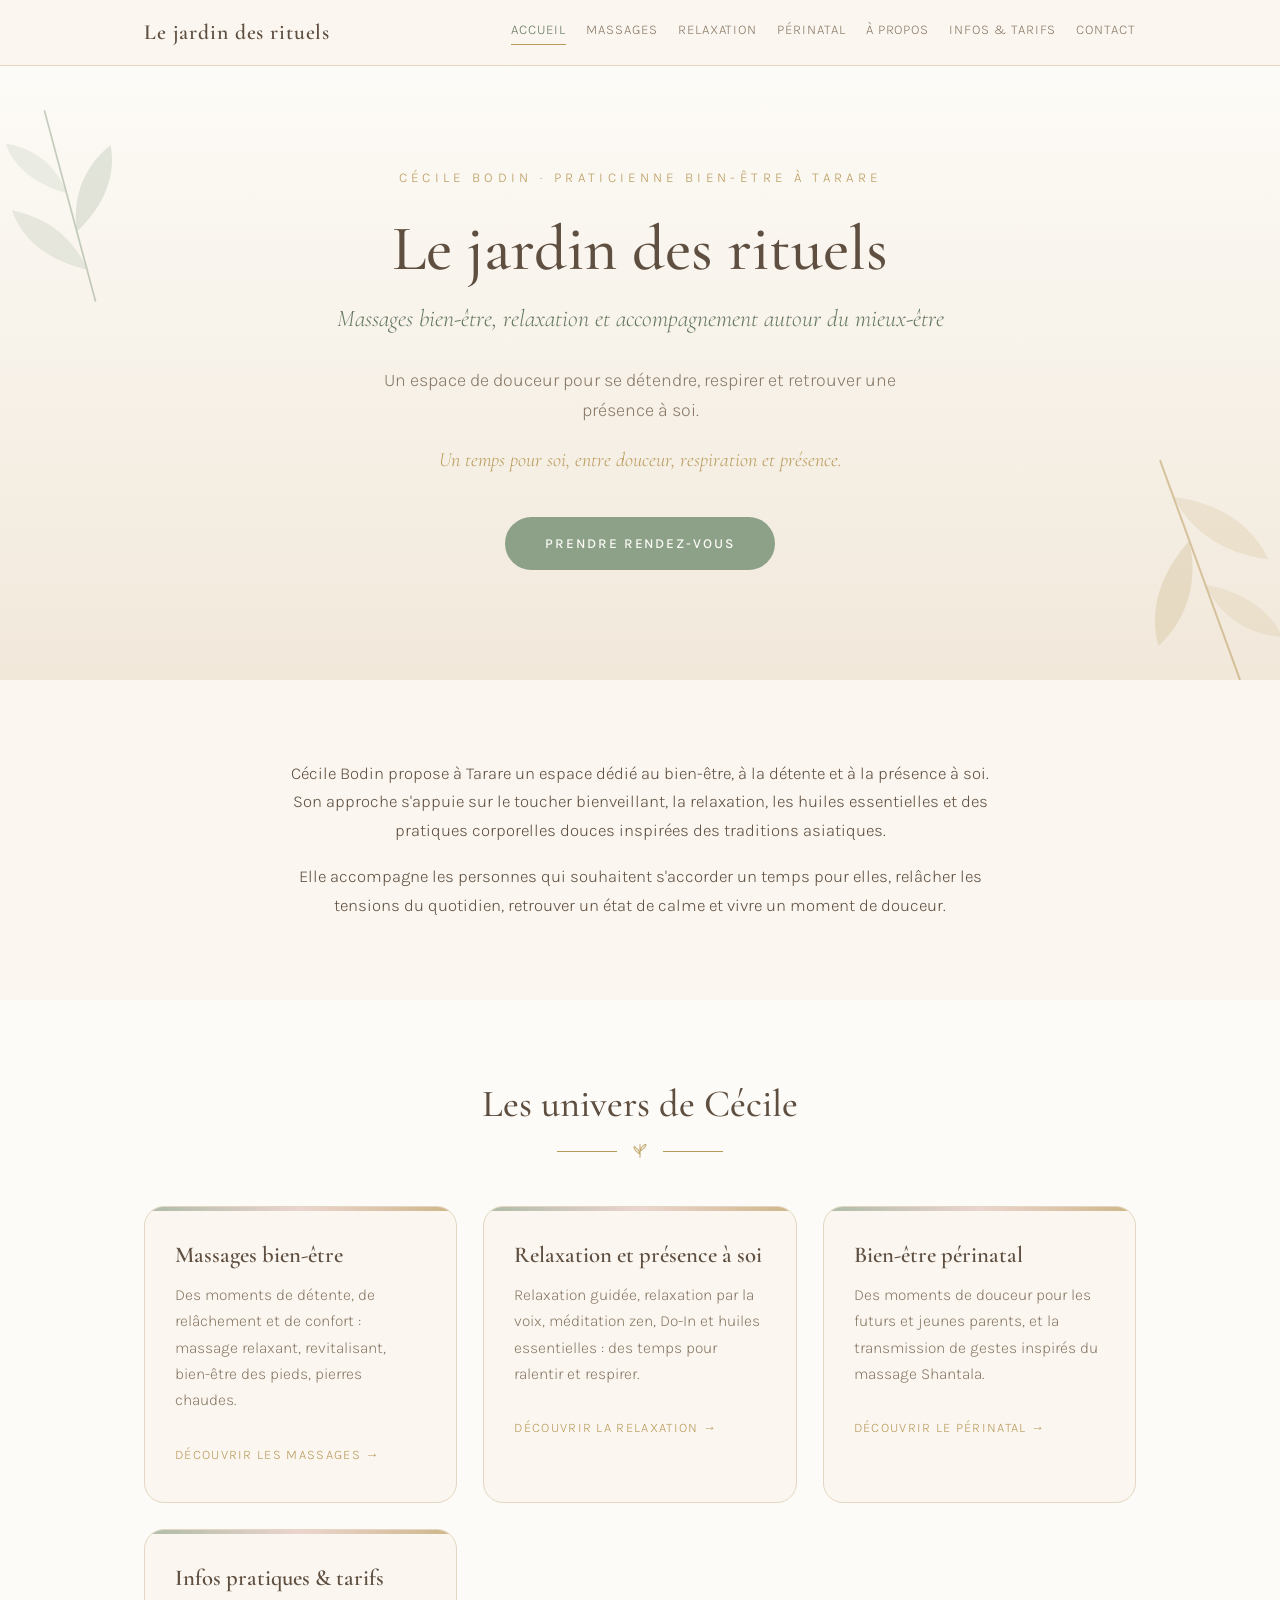
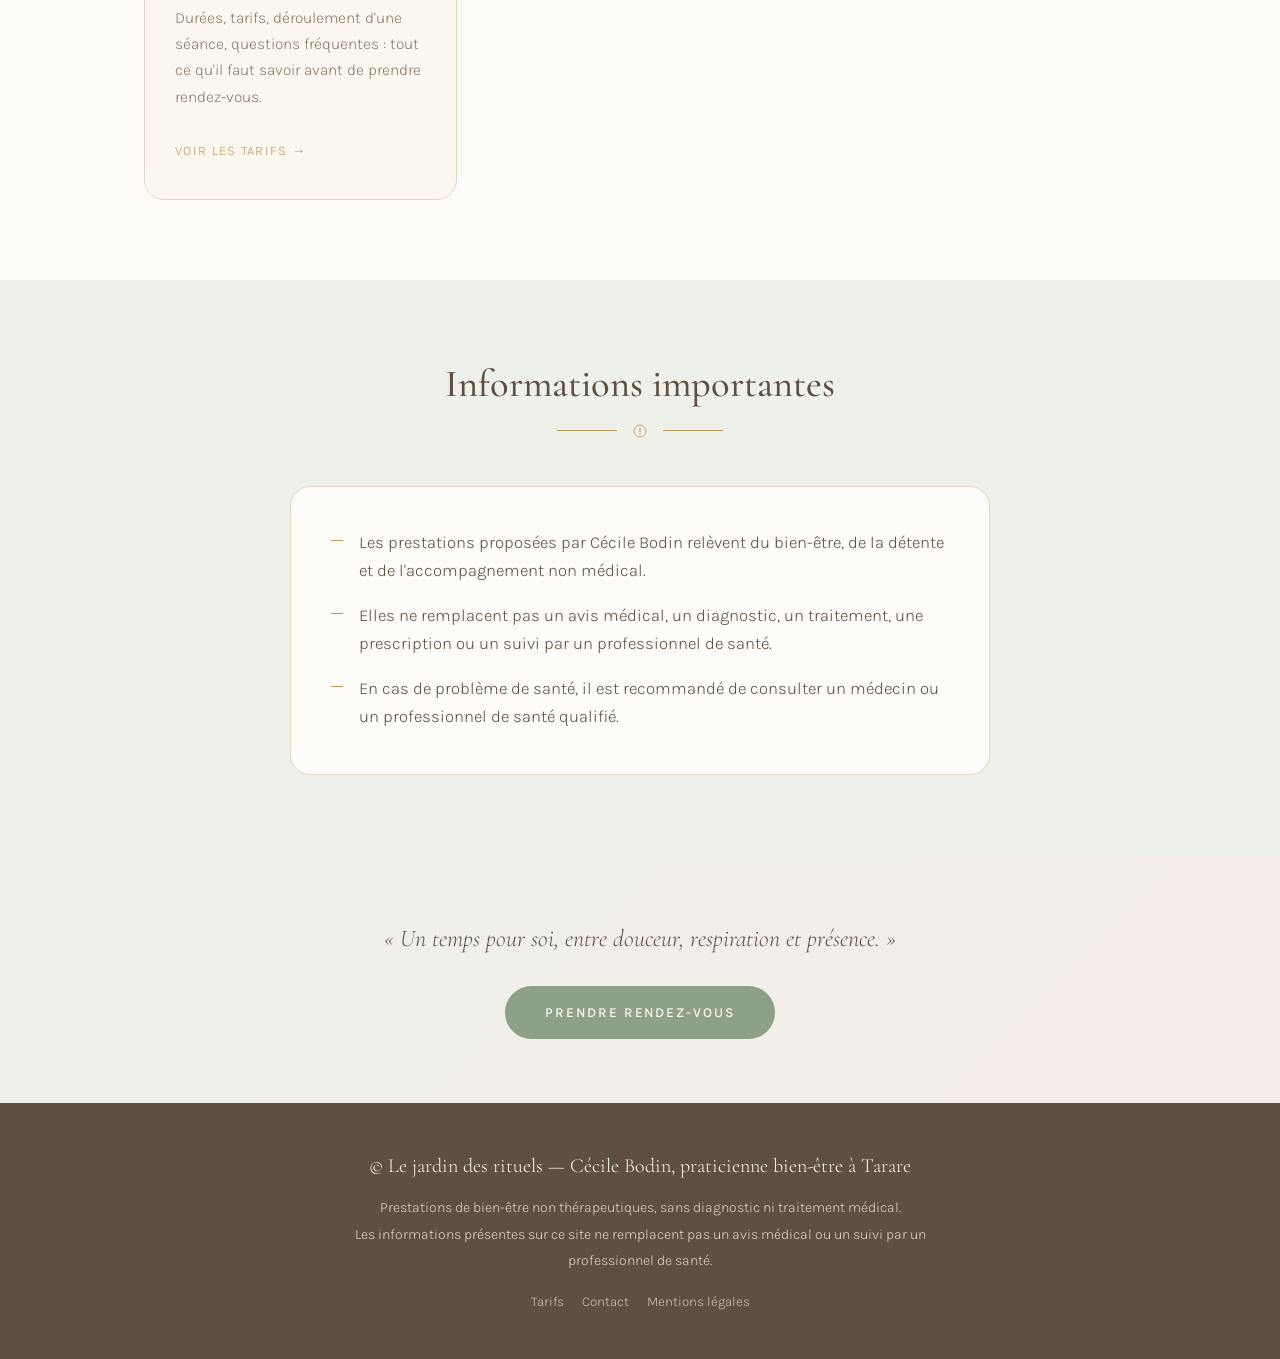
==== commit 341e8490: "Le site devient « Le jardin des rituels » (Cécile Bodin reste la praticienne) Co-Authored-By: Claude" ====
--- a/index.html
+++ b/index.html
@@ -3,13 +3,13 @@
 <head>
 <meta charset="UTF-8">
 <meta name="viewport" content="width=device-width, initial-scale=1.0">
-<title>Cécile Bodin — Praticienne bien-être à Tarare</title>
+<title>Le jardin des rituels — Cécile Bodin, praticienne bien-être à Tarare</title>
 <meta name="description" content="Cécile Bodin, praticienne bien-être à Tarare. Massages bien-être, relaxation, huiles essentielles et accompagnement périnatal. Prestations non thérapeutiques, sur rendez-vous.">
-<link rel="canonical" href="https://conscienceetpresence.github.io/cecile-bodin/">
+<link rel="canonical" href="https://conscienceetpresence.github.io/le-jardin-des-rituels/">
 <meta property="og:type" content="website">
-<meta property="og:title" content="Cécile Bodin — Praticienne bien-être à Tarare">
+<meta property="og:title" content="Le jardin des rituels — Cécile Bodin, praticienne bien-être à Tarare">
 <meta property="og:description" content="Massages bien-être, relaxation et accompagnement autour du mieux-être. Un espace de douceur pour se détendre, respirer et retrouver une présence à soi.">
-<meta property="og:url" content="https://conscienceetpresence.github.io/cecile-bodin/">
+<meta property="og:url" content="https://conscienceetpresence.github.io/le-jardin-des-rituels/">
 <meta property="og:locale" content="fr_FR">
 <link rel="icon" type="image/svg+xml" href="assets/favicon.svg">
 <link rel="preconnect" href="https://fonts.googleapis.com">
@@ -20,9 +20,9 @@
 {
   "@context": "https://schema.org",
   "@type": "LocalBusiness",
-  "name": "Cécile Bodin — Praticienne bien-être",
+  "name": "Le jardin des rituels — Cécile Bodin, praticienne bien-être",
   "description": "Massages bien-être, relaxation et accompagnement autour du mieux-être à Tarare. Prestations de bien-être non thérapeutiques.",
-  "url": "https://conscienceetpresence.github.io/cecile-bodin/",
+  "url": "https://conscienceetpresence.github.io/le-jardin-des-rituels/",
   "address": {
     "@type": "PostalAddress",
     "addressLocality": "Tarare",
@@ -37,7 +37,7 @@
 
 <nav class="principale">
   <div class="nav-inner">
-    <a class="nav-nom" href="index.html">Cécile Bodin</a>
+    <a class="nav-nom" href="index.html">Le jardin des rituels</a>
     <div class="nav-liens">
       <a href="index.html" class="actif">Accueil</a>
       <a href="massages.html">Massages</a>
@@ -64,8 +64,8 @@
     <path d="M50 44 C 38 37, 30 27, 29 15 C 41 20, 49 31, 50 44 Z" fill="#B99A5B" opacity="0.25"/>
   </svg>
 
-  <p class="surtitre">Praticienne bien-être à Tarare</p>
-  <h1>Cécile Bodin</h1>
+  <p class="surtitre">Cécile Bodin · Praticienne bien-être à Tarare</p>
+  <h1>Le jardin des rituels</h1>
   <p class="sous-titre">Massages bien-être, relaxation et accompagnement autour du mieux-être</p>
   <p class="accroche">Un espace de douceur pour se détendre, respirer et retrouver une présence à soi.</p>
   <p class="signature">Un temps pour soi, entre douceur, respiration et présence.</p>
@@ -132,7 +132,7 @@
 </div>
 
 <footer>
-  <p class="footer-nom">© Cécile Bodin — Praticienne bien-être à Tarare</p>
+  <p class="footer-nom">© Le jardin des rituels — Cécile Bodin, praticienne bien-être à Tarare</p>
   <p class="mention">
     Prestations de bien-être non thérapeutiques, sans diagnostic ni traitement médical.<br>
     Les informations présentes sur ce site ne remplacent pas un avis médical ou un suivi par un professionnel de santé.
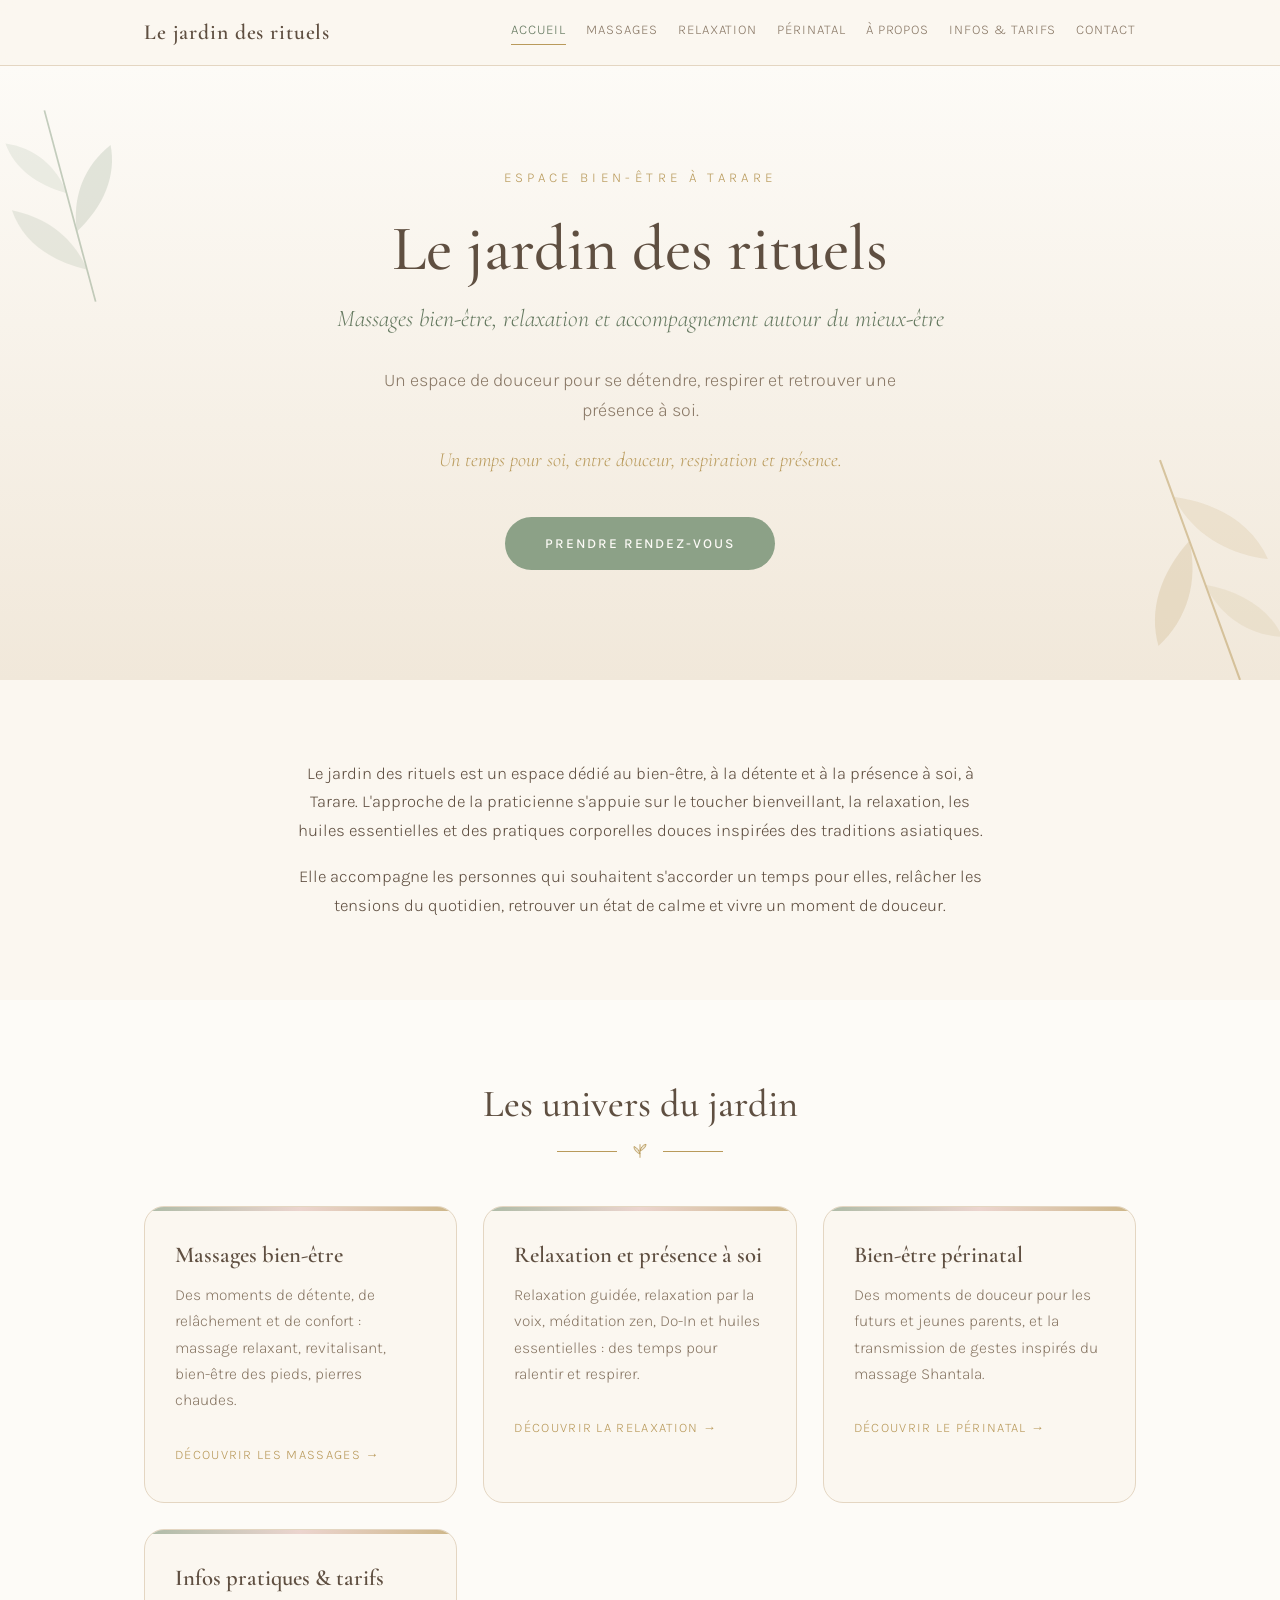
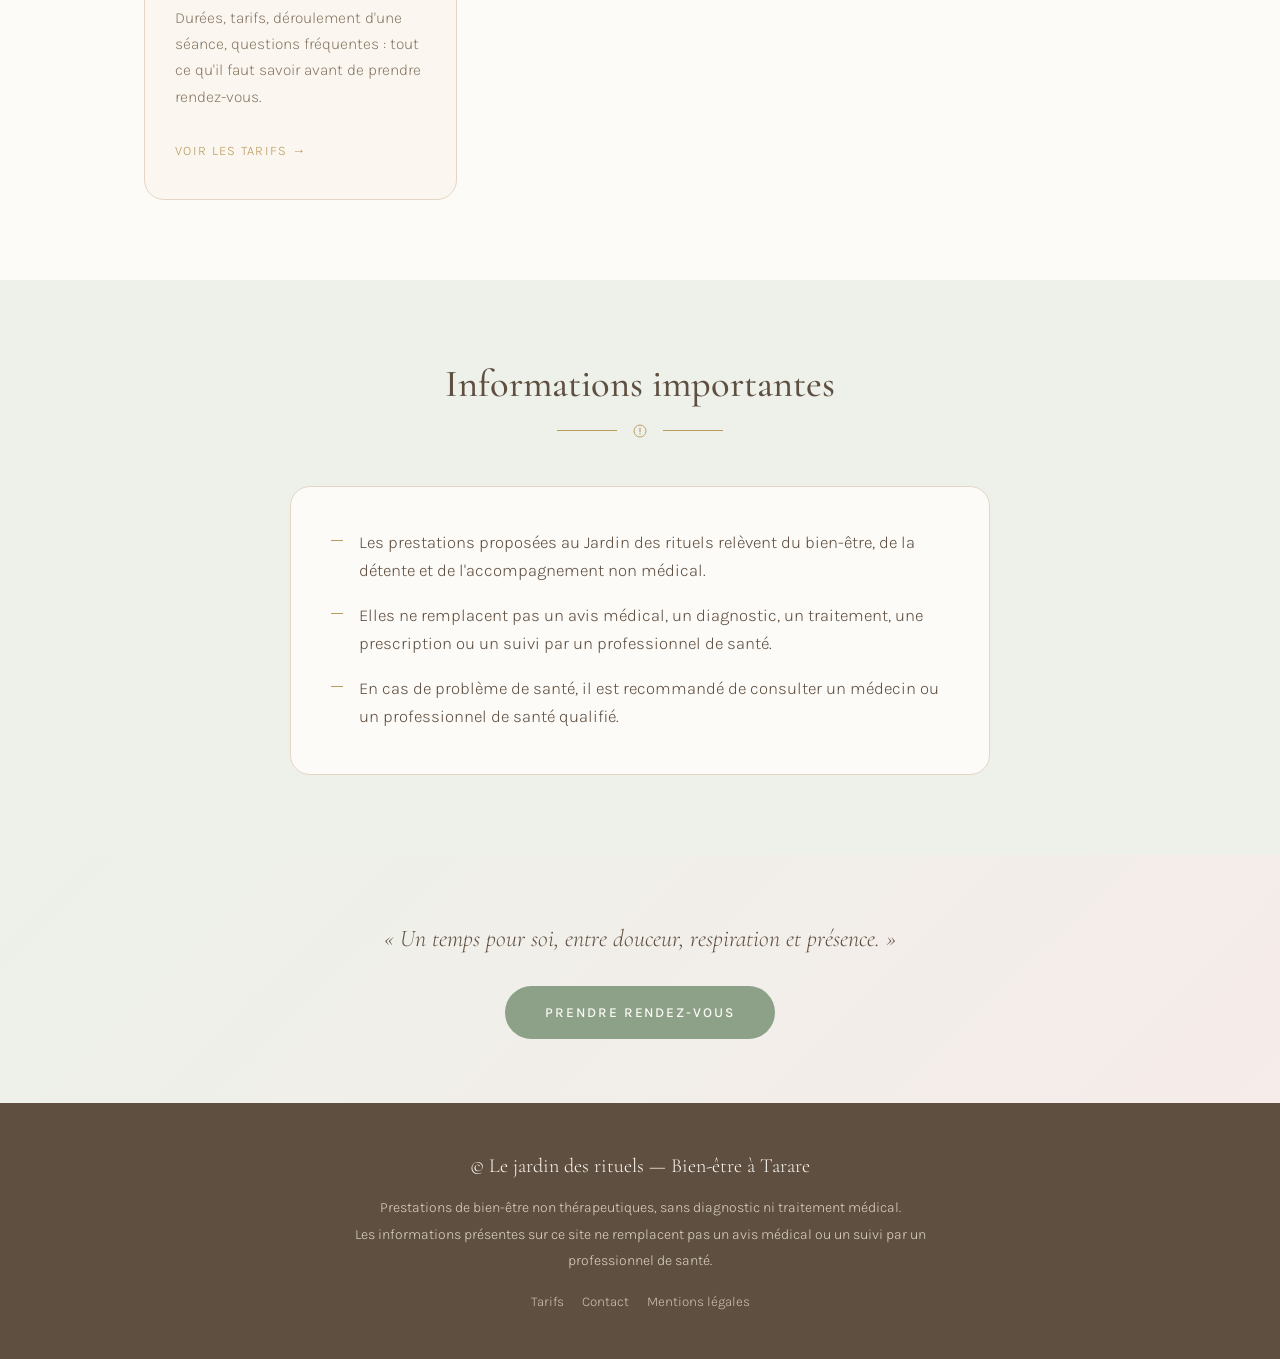
==== commit 0b46cff3: "Discrétion : le prénom de la praticienne n'apparaît plus que sur Contact (+ ligne éditeur des mentio" ====
--- a/index.html
+++ b/index.html
@@ -3,11 +3,11 @@
 <head>
 <meta charset="UTF-8">
 <meta name="viewport" content="width=device-width, initial-scale=1.0">
-<title>Le jardin des rituels — Cécile Bodin, praticienne bien-être à Tarare</title>
-<meta name="description" content="Cécile Bodin, praticienne bien-être à Tarare. Massages bien-être, relaxation, huiles essentielles et accompagnement périnatal. Prestations non thérapeutiques, sur rendez-vous.">
+<title>Le jardin des rituels — Bien-être à Tarare : massages et relaxation</title>
+<meta name="description" content="Le jardin des rituels, espace bien-être à Tarare : massages bien-être, relaxation, huiles essentielles et accompagnement périnatal. Prestations non thérapeutiques, sur rendez-vous.">
 <link rel="canonical" href="https://conscienceetpresence.github.io/le-jardin-des-rituels/">
 <meta property="og:type" content="website">
-<meta property="og:title" content="Le jardin des rituels — Cécile Bodin, praticienne bien-être à Tarare">
+<meta property="og:title" content="Le jardin des rituels — Bien-être à Tarare">
 <meta property="og:description" content="Massages bien-être, relaxation et accompagnement autour du mieux-être. Un espace de douceur pour se détendre, respirer et retrouver une présence à soi.">
 <meta property="og:url" content="https://conscienceetpresence.github.io/le-jardin-des-rituels/">
 <meta property="og:locale" content="fr_FR">
@@ -20,7 +20,7 @@
 {
   "@context": "https://schema.org",
   "@type": "LocalBusiness",
-  "name": "Le jardin des rituels — Cécile Bodin, praticienne bien-être",
+  "name": "Le jardin des rituels",
   "description": "Massages bien-être, relaxation et accompagnement autour du mieux-être à Tarare. Prestations de bien-être non thérapeutiques.",
   "url": "https://conscienceetpresence.github.io/le-jardin-des-rituels/",
   "address": {
@@ -64,7 +64,7 @@
     <path d="M50 44 C 38 37, 30 27, 29 15 C 41 20, 49 31, 50 44 Z" fill="#B99A5B" opacity="0.25"/>
   </svg>
 
-  <p class="surtitre">Cécile Bodin · Praticienne bien-être à Tarare</p>
+  <p class="surtitre">Espace bien-être à Tarare</p>
   <h1>Le jardin des rituels</h1>
   <p class="sous-titre">Massages bien-être, relaxation et accompagnement autour du mieux-être</p>
   <p class="accroche">Un espace de douceur pour se détendre, respirer et retrouver une présence à soi.</p>
@@ -75,7 +75,7 @@
 <section>
   <div class="conteneur">
     <div class="texte-central">
-      <p>Cécile Bodin propose à Tarare un espace dédié au bien-être, à la détente et à la présence à soi. Son approche s'appuie sur le toucher bienveillant, la relaxation, les huiles essentielles et des pratiques corporelles douces inspirées des traditions asiatiques.</p>
+      <p>Le jardin des rituels est un espace dédié au bien-être, à la détente et à la présence à soi, à Tarare. L'approche de la praticienne s'appuie sur le toucher bienveillant, la relaxation, les huiles essentielles et des pratiques corporelles douces inspirées des traditions asiatiques.</p>
       <p>Elle accompagne les personnes qui souhaitent s'accorder un temps pour elles, relâcher les tensions du quotidien, retrouver un état de calme et vivre un moment de douceur.</p>
     </div>
   </div>
@@ -83,7 +83,7 @@
 
 <section class="alterne">
   <div class="conteneur">
-    <h2 class="titre-section">Les univers de Cécile</h2>
+    <h2 class="titre-section">Les univers du jardin</h2>
     <div class="separateur">
       <svg width="18" height="18" viewBox="0 0 24 24" fill="none"><path d="M12 21 C 12 14, 12 8, 12 3 M12 16 C 7 14, 4 10, 4 6 C 9 8, 11 12, 12 16 Z M12 12 C 17 10, 20 6, 20 3 C 15 4, 13 8, 12 12 Z" stroke="#B99A5B" stroke-width="1.2" fill="#B99A5B" fill-opacity="0.25"/></svg>
     </div>
@@ -119,7 +119,7 @@
       <svg width="18" height="18" viewBox="0 0 24 24" fill="none"><circle cx="12" cy="12" r="8" stroke="#B99A5B" stroke-width="1.2"/><path d="M12 8 L 12 13 M12 15.5 L 12 16" stroke="#B99A5B" stroke-width="1.4" stroke-linecap="round"/></svg>
     </div>
     <div class="bloc-infos">
-      <p>Les prestations proposées par Cécile Bodin relèvent du bien-être, de la détente et de l'accompagnement non médical.</p>
+      <p>Les prestations proposées au Jardin des rituels relèvent du bien-être, de la détente et de l'accompagnement non médical.</p>
       <p>Elles ne remplacent pas un avis médical, un diagnostic, un traitement, une prescription ou un suivi par un professionnel de santé.</p>
       <p>En cas de problème de santé, il est recommandé de consulter un médecin ou un professionnel de santé qualifié.</p>
     </div>
@@ -132,7 +132,7 @@
 </div>
 
 <footer>
-  <p class="footer-nom">© Le jardin des rituels — Cécile Bodin, praticienne bien-être à Tarare</p>
+  <p class="footer-nom">© Le jardin des rituels — Bien-être à Tarare</p>
   <p class="mention">
     Prestations de bien-être non thérapeutiques, sans diagnostic ni traitement médical.<br>
     Les informations présentes sur ce site ne remplacent pas un avis médical ou un suivi par un professionnel de santé.
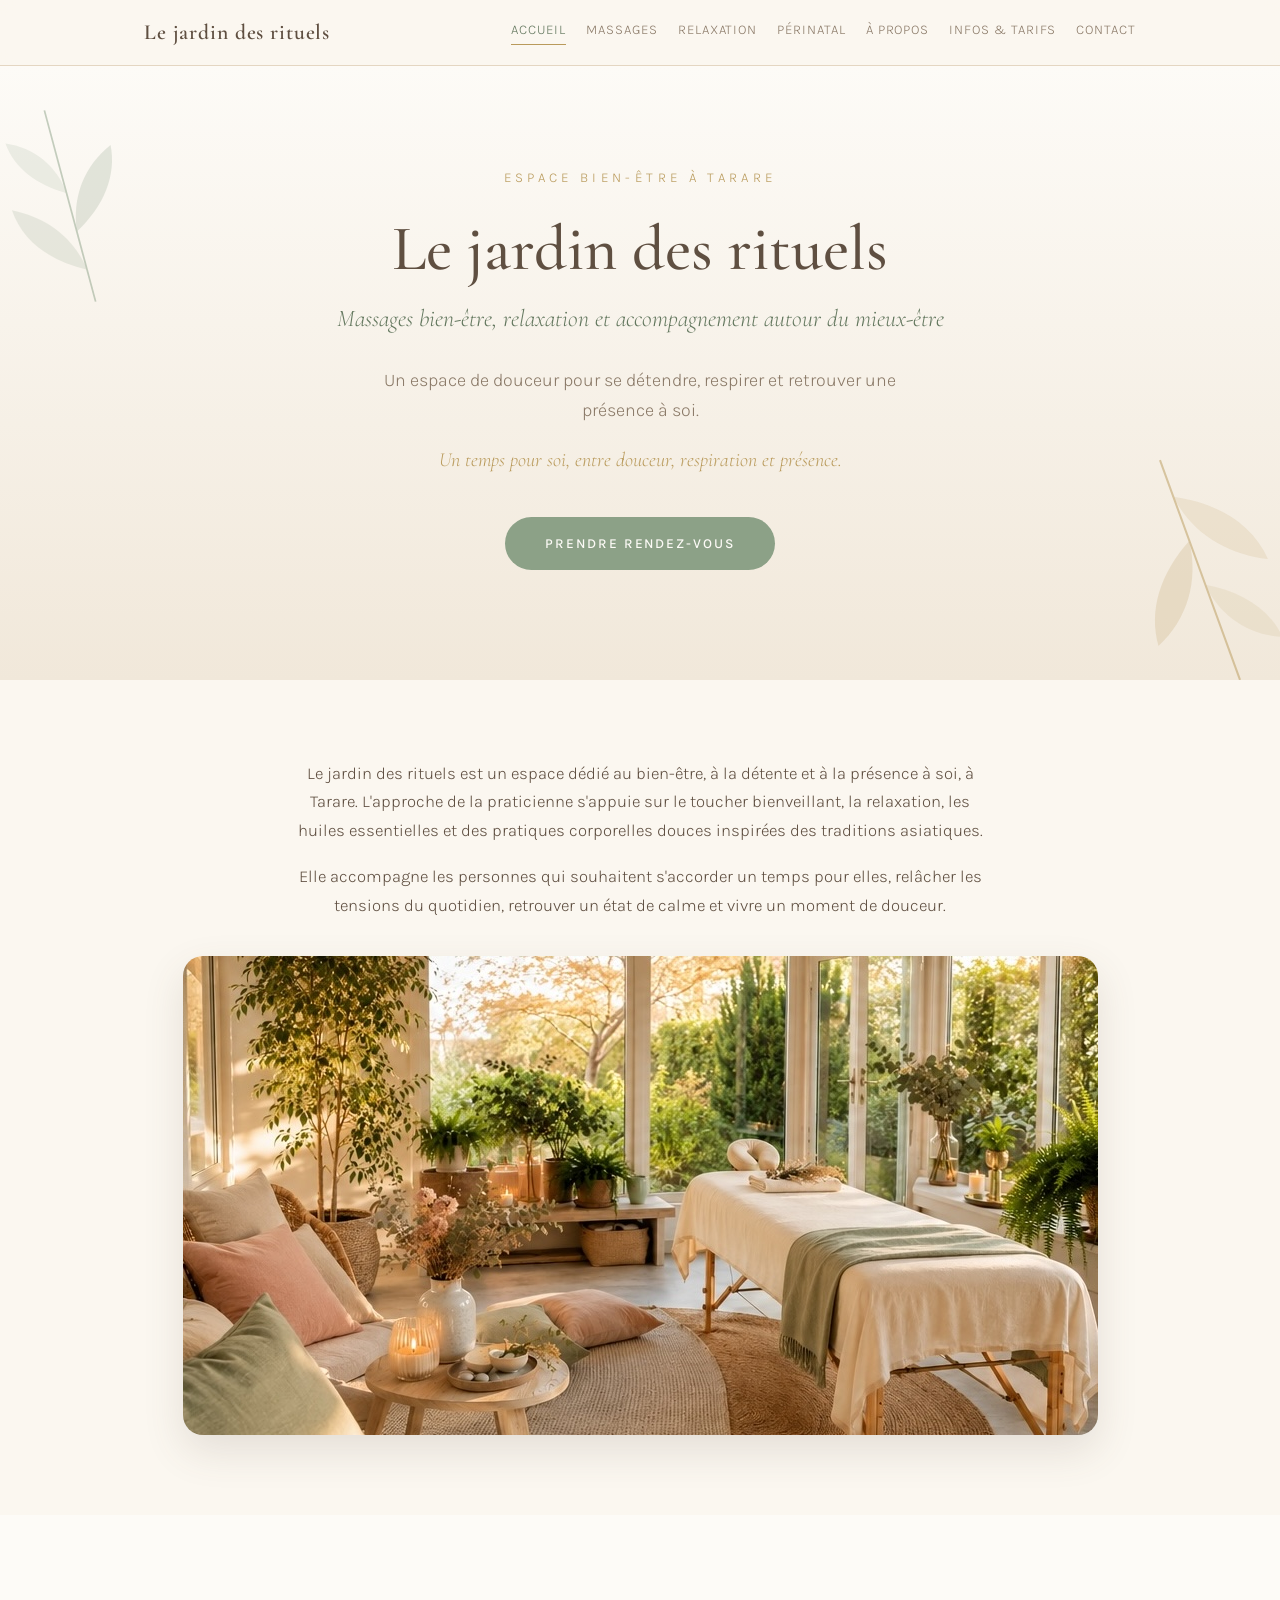
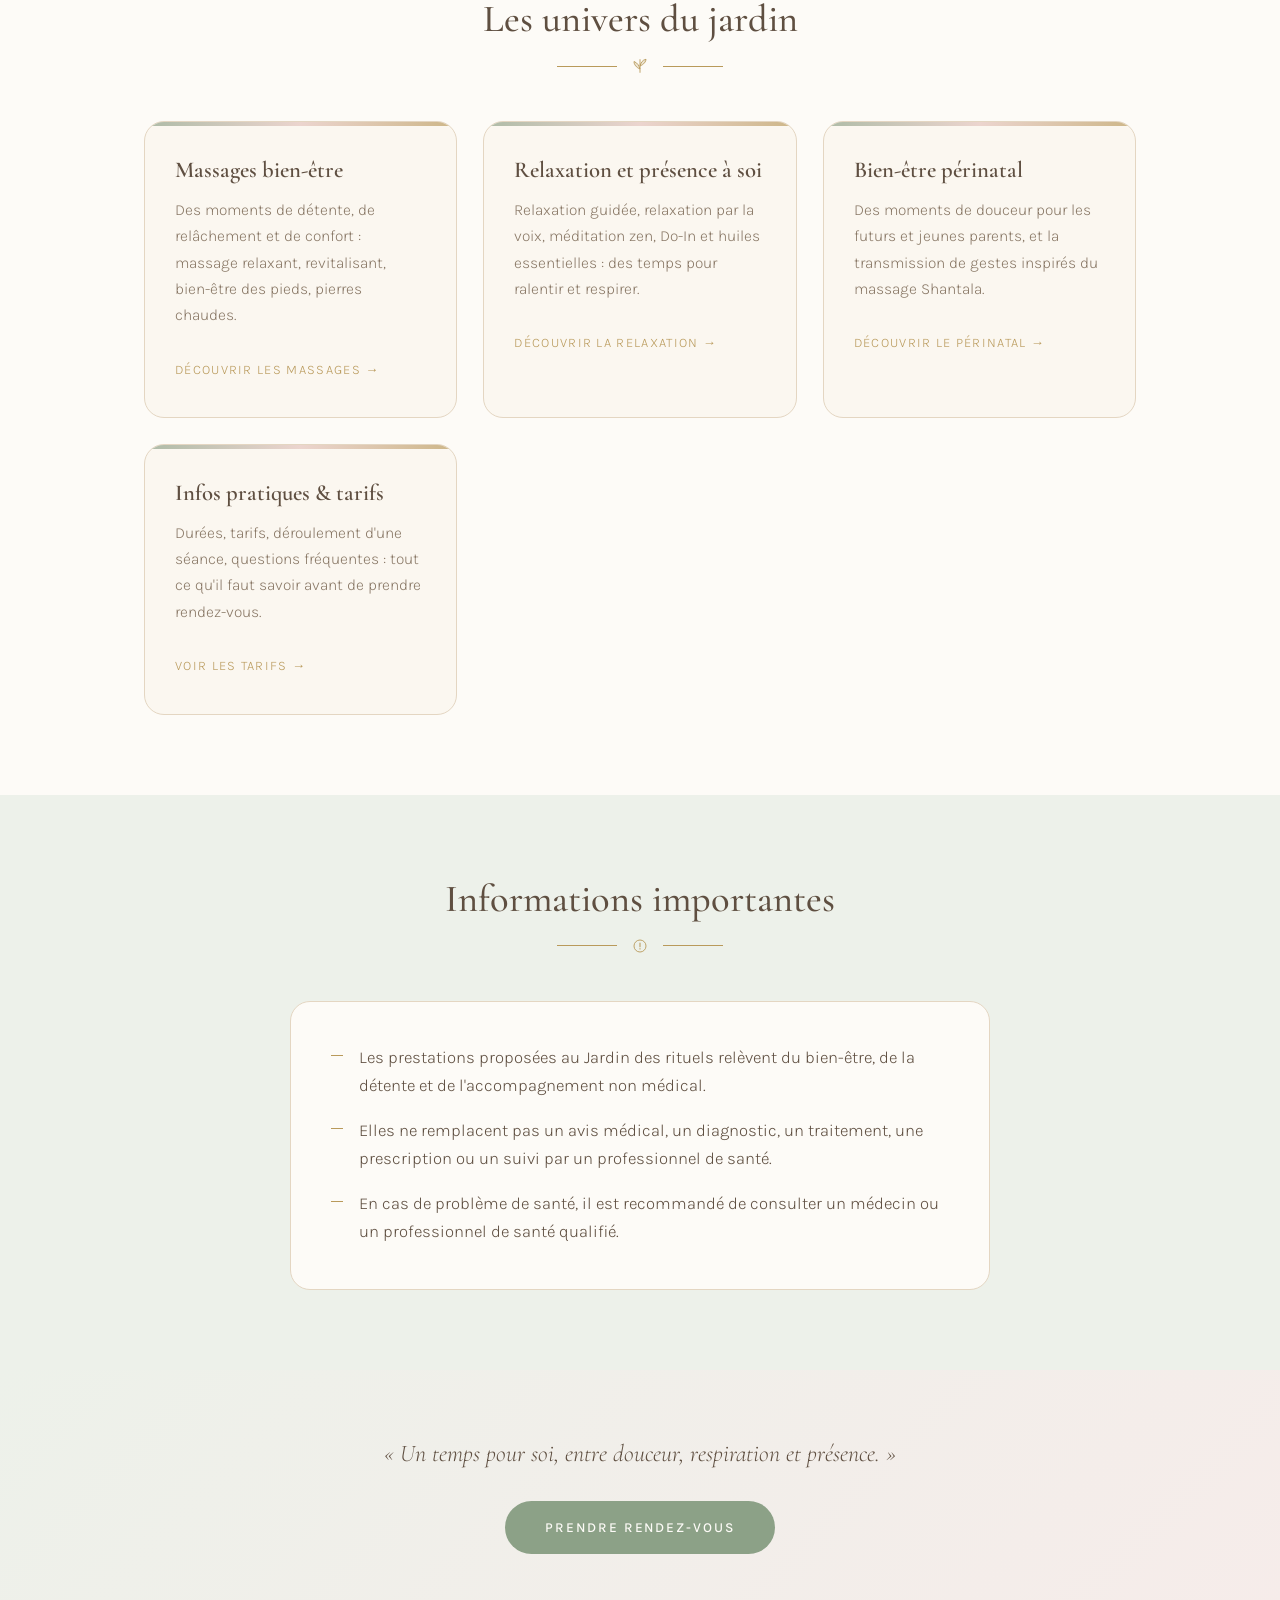
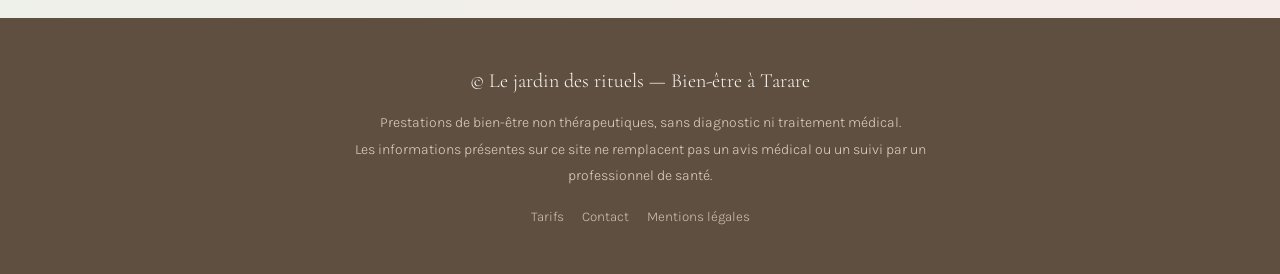
==== commit 299476a8: "Images d'ambiance sur les 5 pages (accueil, massages, relaxation, périnatal, à propos) Co-Authored-B" ====
--- a/index.html
+++ b/index.html
@@ -78,6 +78,7 @@
       <p>Le jardin des rituels est un espace dédié au bien-être, à la détente et à la présence à soi, à Tarare. L'approche de la praticienne s'appuie sur le toucher bienveillant, la relaxation, les huiles essentielles et des pratiques corporelles douces inspirées des traditions asiatiques.</p>
       <p>Elle accompagne les personnes qui souhaitent s'accorder un temps pour elles, relâcher les tensions du quotidien, retrouver un état de calme et vivre un moment de douceur.</p>
     </div>
+    <img class="image-solo" src="assets/img/jardin-accueil.jpg" width="915" height="479" alt="Espace bien-être baigné de lumière naturelle : table de massage, plantes vertes, coussins doux et bougies" loading="lazy" style="max-width:915px; width:100%;">
   </div>
 </section>
 
@@ -111,6 +112,37 @@
     </div>
   </div>
 </section>
+
+<!-- ============================================================
+     SECTION TÉMOIGNAGES — DÉSACTIVÉE.
+     À activer UNIQUEMENT avec de véritables retours de clientes
+     (jamais d'avis inventés : pratique commerciale trompeuse).
+     Pour activer : retirer ces balises de commentaire et remplacer
+     les textes d'exemple par les vrais avis (prénom + initiale).
+
+<section>
+  <div class="conteneur">
+    <h2 class="titre-section">Elles en parlent</h2>
+    <div class="separateur">
+      <svg width="18" height="18" viewBox="0 0 24 24" fill="none"><circle cx="12" cy="12" r="8" stroke="#B99A5B" stroke-width="1.2"/><circle cx="12" cy="12" r="3.5" fill="#E5C6C0"/></svg>
+    </div>
+    <div class="temoignages">
+      <div class="temoignage">
+        <p>[Texte exact du retour de la cliente.]</p>
+        <div class="auteur">— Prénom I.</div>
+      </div>
+      <div class="temoignage">
+        <p>[Texte exact du retour de la cliente.]</p>
+        <div class="auteur">— Prénom I.</div>
+      </div>
+      <div class="temoignage">
+        <p>[Texte exact du retour de la cliente.]</p>
+        <div class="auteur">— Prénom I.</div>
+      </div>
+    </div>
+  </div>
+</section>
+============================================================ -->
 
 <section class="fond-sauge">
   <div class="conteneur">
--- a/assets/style.css
+++ b/assets/style.css
@@ -488,3 +488,69 @@
   .page-hero { padding: 52px 20px 58px; }
   .nav-liens { gap: 12px; }
 }
+
+/* ---------- Encarts "pour mieux comprendre" ---------- */
+.savoir { max-width: 760px; margin: 0 auto; }
+.savoir .item {
+  border-left: 3px solid var(--dore);
+  background: var(--blanc-casse);
+  border-radius: 0 14px 14px 0;
+  padding: 18px 26px;
+  margin-bottom: 16px;
+}
+section.alterne .savoir .item { background: var(--ivoire); }
+.savoir .item h3 { font-size: 1.25rem; font-weight: 600; margin-bottom: 6px; }
+.savoir .item p { font-size: 0.95rem; color: var(--brun-clair); }
+
+/* ---------- Témoignages (activer quand de vrais avis existent) ---------- */
+.temoignages { display: grid; grid-template-columns: repeat(auto-fit, minmax(260px, 1fr)); gap: 20px; }
+.temoignage {
+  background: var(--blanc-casse);
+  border: 1px solid var(--beige-fonce);
+  border-radius: 18px;
+  padding: 26px 26px 20px;
+  position: relative;
+}
+.temoignage::before {
+  content: "“";
+  font-family: 'Cormorant Garamond', serif;
+  font-size: 3rem;
+  color: var(--dore);
+  line-height: 0;
+  position: absolute;
+  top: 26px; left: 20px;
+  opacity: .6;
+}
+.temoignage p { font-style: italic; font-size: .97rem; color: var(--brun-clair); padding-left: 18px; }
+.temoignage .auteur { margin-top: 12px; padding-left: 18px; font-style: normal; font-size: .85rem; color: var(--sauge-fonce); letter-spacing: .05em; }
+
+/* ---------- Images d'ambiance ---------- */
+.image-solo {
+  display: block;
+  margin: 36px auto 0;
+  max-width: 100%;
+  height: auto;
+  border-radius: 20px;
+  box-shadow: 0 16px 40px rgba(95, 79, 65, 0.14);
+}
+.galerie {
+  display: flex;
+  gap: 22px;
+  justify-content: center;
+  align-items: stretch;
+  flex-wrap: wrap;
+  max-width: 880px;
+  margin: 36px auto 0;
+}
+.galerie img {
+  border-radius: 18px;
+  box-shadow: 0 14px 34px rgba(95, 79, 65, 0.12);
+  max-width: 100%;
+  height: auto;
+  object-fit: cover;
+}
+.galerie img.h340 { max-height: 340px; width: auto; }
+@media (max-width: 640px) {
+  .galerie { gap: 16px; }
+  .galerie img.h340 { max-height: none; width: 100%; }
+}
